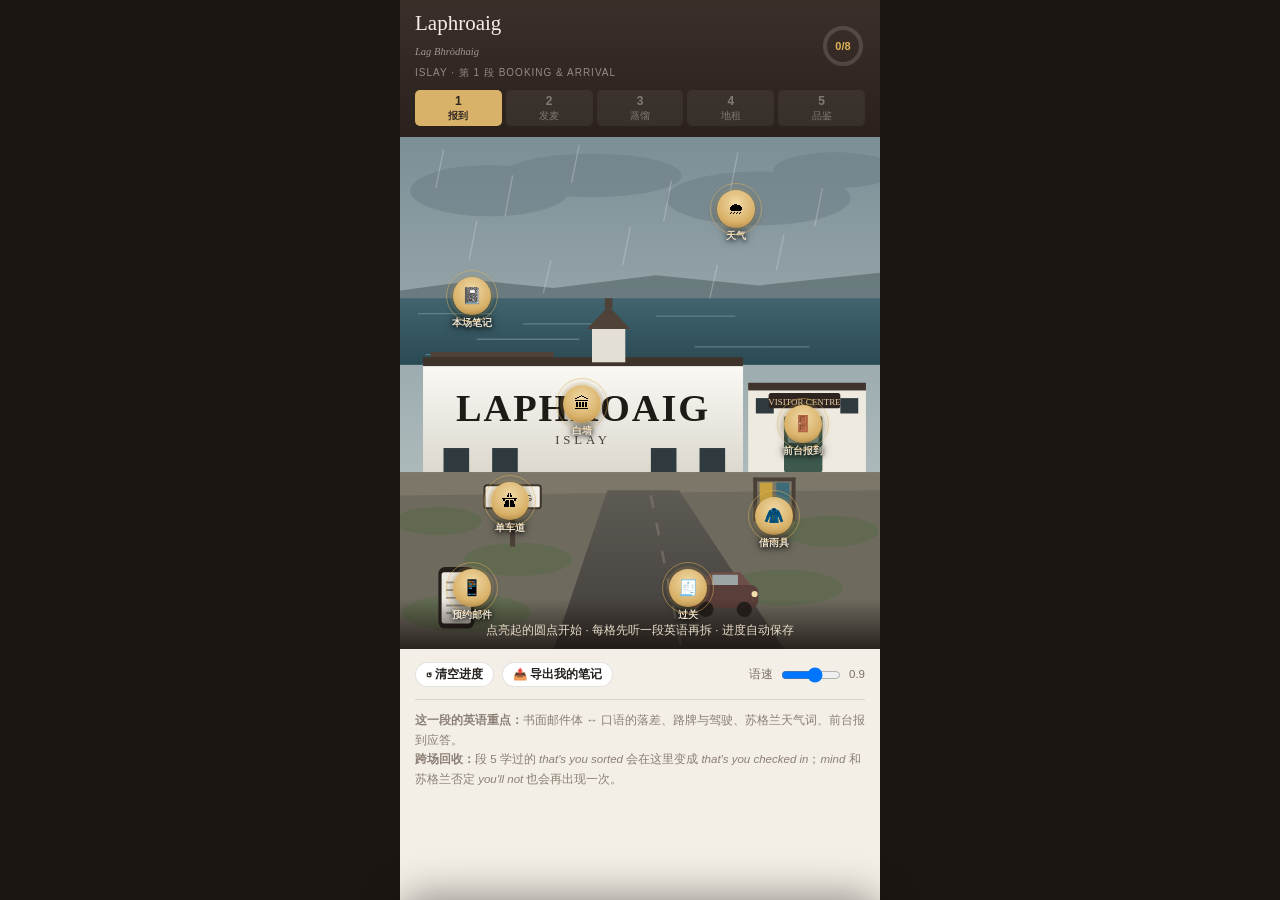
==== laphroaig-1-arrival.html @ 43df6c11 "Laphroaig 全站五场 + 共享引擎 第一章艾雷岛的第一站做完：43 格，每格「English first 段落 → 拆解 → checkpoint」。  - index.html 入口页，汇总" ====
<!doctype html>
<html lang="zh-CN">
<head>
<meta charset="utf-8">
<meta name="viewport" content="width=device-width,initial-scale=1,viewport-fit=cover">
<meta name="apple-mobile-web-app-capable" content="yes">
<title>Laphroaig 1 · 报到 | Whisky Map</title>
<style>
:root{--peat:#3B2F2A;--peat2:#2A211D;--ink:#241F1B;--paper:#F4EFE6;--paper2:#EAE2D4;
--sea:#255B6B;--moss:#5A6B4A;--heather:#7C5E8C;--barley:#D9B26A;--amber:#B8722A;--rust:#9E4B34;--gold:#E0B458;
--line:rgba(36,31,27,.13);--serif:"Iowan Old Style",Georgia,"Times New Roman",serif;
--sans:-apple-system,BlinkMacSystemFont,"PingFang SC","Hiragino Sans GB","Microsoft YaHei",sans-serif}
*{box-sizing:border-box;-webkit-tap-highlight-color:transparent}
html,body{margin:0;padding:0;overscroll-behavior:none}
body{background:#1C1613;color:var(--ink);font-family:var(--sans);font-size:16px;line-height:1.7;-webkit-text-size-adjust:100%}
#app{max-width:480px;margin:0 auto;background:var(--paper);min-height:100vh;position:relative;overflow:hidden}
header{background:linear-gradient(180deg,var(--peat),var(--peat2));color:#F4EFE6;padding:calc(env(safe-area-inset-top) + 11px) 15px 11px;position:relative;z-index:10}
.hd{display:flex;align-items:center;gap:10px}
.hd-txt{flex:1;min-width:0}
.hd-en{font-family:var(--serif);font-size:21px;display:block;line-height:1.2}
.hd-gd{font-size:10.5px;opacity:.55;font-style:italic;font-family:var(--serif)}
.hd-sub{font-size:10px;opacity:.5;letter-spacing:.1em;margin-top:1px}
.ring{position:relative;width:44px;height:44px;flex:0 0 44px}
.ring svg{transform:rotate(-90deg)}
.ring span{position:absolute;inset:0;display:grid;place-items:center;font-size:11px;font-weight:700;color:var(--gold)}
.crumbs{display:flex;gap:4px;margin-top:9px;font-size:9.5px}
.crumb{flex:1;text-align:center;padding:4px 1px;border-radius:5px;background:rgba(255,255,255,.06);color:rgba(244,239,230,.38);line-height:1.3;text-decoration:none;display:block}
.crumb b{display:block;font-size:12px}
.crumb.on{background:var(--barley);color:#2E2521;font-weight:700}
.crumb.on b{color:#2E2521}
.crumb.todo{opacity:.5}
.scene{position:relative;width:100%;aspect-ratio:375/400;background:#2A211D;overflow:hidden}
.scene svg.bg{position:absolute;inset:0;width:100%;height:100%;display:block}
.node{position:absolute;transform:translate(-50%,-50%);width:38px;height:38px;border-radius:50%;border:0;padding:0;
background:radial-gradient(circle at 50% 35%,#F0D9A6,var(--barley) 62%,#B8863C);
box-shadow:0 0 0 3px rgba(224,180,88,.16),0 3px 10px rgba(0,0,0,.45);display:grid;place-items:center;font-size:16px;
line-height:1;animation:bob 3.2s ease-in-out infinite;cursor:pointer;z-index:3}
.node:active{transform:translate(-50%,-50%) scale(.9)}
.node::after{content:"";position:absolute;inset:-7px;border-radius:50%;border:1.5px solid rgba(224,180,88,.5);animation:ring 2.4s ease-out infinite}
.node.done{background:radial-gradient(circle at 50% 35%,#fff6e0,#E0B458 55%,#9C7229);box-shadow:0 0 0 3px rgba(224,180,88,.35),0 0 18px rgba(224,180,88,.5);animation:none}
.node.done::after{display:none}
.node .tick{position:absolute;right:-3px;bottom:-3px;width:15px;height:15px;border-radius:50%;background:var(--moss);color:#fff;font-size:9px;display:grid;place-items:center}
.node .lbl{position:absolute;top:41px;left:50%;transform:translateX(-50%);font-size:9.5px;white-space:nowrap;color:#F0E4CE;font-weight:600;text-shadow:0 1px 4px rgba(0,0,0,.9),0 0 10px rgba(0,0,0,.8)}
@keyframes bob{0%,100%{transform:translate(-50%,-50%) translateY(0)}50%{transform:translate(-50%,-50%) translateY(-3px)}}
@keyframes ring{0%{opacity:.6;transform:scale(.85)}100%{opacity:0;transform:scale(1.5)}}
@media(prefers-reduced-motion:reduce){.node{animation:none}.node::after{display:none}}
.hint{position:absolute;left:0;right:0;bottom:0;padding:22px 15px 9px;z-index:2;background:linear-gradient(transparent,rgba(28,22,19,.85));color:#E8DCC8;font-size:11.5px;text-align:center;pointer-events:none}
.belt{padding:13px 15px 18px}
.belt .row{display:flex;gap:8px;align-items:center;flex-wrap:wrap}
.btn{border:1px solid var(--line);background:#fff;color:var(--ink);border-radius:999px;padding:7px 13px;font-size:12.5px;
font-weight:600;font-family:inherit;cursor:pointer;display:inline-flex;align-items:center;gap:5px;white-space:nowrap;text-decoration:none}
.btn:active{transform:scale(.96)}
.btn.pri{background:var(--peat);color:#F4EFE6;border-color:var(--peat)}
.btn.sea{background:var(--sea);color:#fff;border-color:var(--sea)}
.btn.gold{background:var(--barley);color:#2E2521;border-color:#C79E52}
.btn.moss{background:var(--moss);color:#fff;border-color:var(--moss)}
.btn.sm{padding:4px 10px;font-size:11.5px}
.btn[disabled]{opacity:.4;pointer-events:none}
.locked-note{margin-top:12px;font-size:11.5px;color:#8A7E74;line-height:1.7;border-top:1px solid var(--line);padding-top:11px}
#scrim{position:fixed;inset:0;background:rgba(20,15,13,.55);opacity:0;pointer-events:none;transition:opacity .28s;z-index:60}
#scrim.on{opacity:1;pointer-events:auto}
#sheet{position:fixed;left:50%;transform:translateX(-50%) translateY(102%);bottom:0;width:100%;max-width:480px;max-height:90vh;
z-index:70;background:var(--paper);border-radius:20px 20px 0 0;box-shadow:0 -8px 40px rgba(0,0,0,.4);
transition:transform .34s cubic-bezier(.3,.9,.3,1);display:flex;flex-direction:column}
#sheet.on{transform:translateX(-50%) translateY(0)}
.sh-grip{padding:9px 0 3px;text-align:center}
.sh-grip i{display:inline-block;width:38px;height:4px;border-radius:2px;background:rgba(36,31,27,.18)}
.sh-hd{padding:2px 18px 11px;border-bottom:1px solid var(--line);display:flex;align-items:flex-start;gap:10px}
.sh-hd .ic{font-size:22px;flex:0 0 auto}
.sh-hd .t{flex:1;min-width:0}
.sh-hd h2{font-family:var(--serif);font-size:18px;margin:0;font-weight:600;line-height:1.35}
.sh-hd .k{font-size:10.5px;letter-spacing:.11em;color:var(--sea);font-weight:700;text-transform:uppercase;margin-bottom:2px}
.sh-x{border:0;background:rgba(36,31,27,.06);border-radius:50%;width:29px;height:29px;font-size:15px;color:#6B6058;cursor:pointer;flex:0 0 auto}
.sh-body{padding:14px 18px 8px;overflow-y:auto;-webkit-overflow-scrolling:touch;flex:1 1 auto}
.sh-ft{padding:11px 18px calc(env(safe-area-inset-bottom) + 13px);border-top:1px solid var(--line);display:flex;gap:8px;background:var(--paper)}
.sh-ft .btn{flex:1;justify-content:center;padding:11px 12px;font-size:13.5px}
.passage{background:#FFFDF8;border:1px solid rgba(184,114,42,.28);border-radius:13px;padding:15px 15px 12px;margin:2px 0 14px}
.passage .cap{font-size:10px;letter-spacing:.13em;font-weight:700;color:var(--amber);text-transform:uppercase;margin-bottom:9px;display:flex;align-items:center;gap:6px}
.passage .cap::before{content:"";width:16px;height:1.5px;background:var(--amber)}
.passage .txt{font-family:var(--serif);font-size:17px;line-height:1.72;color:#2E2721}
.passage .s{cursor:pointer;border-radius:3px}
.passage .s:active,.passage .s.lit{background:rgba(217,178,106,.4)}
.passage .zhbox{display:none;margin-top:11px;padding-top:11px;border-top:1px dashed var(--line);font-size:13px;color:#6B6058;line-height:1.8}
.passage.showzh .zhbox{display:block}
.passage .tools{display:flex;flex-wrap:wrap;gap:6px;margin-top:11px}
.passage .tip{font-size:11.5px;color:#8A7E74;margin-top:9px;line-height:1.6}
.cp{background:linear-gradient(160deg,#40503A,#5A6B4A);border-radius:13px;padding:14px 15px;margin:18px 0 4px;color:#EDF1E8}
.cp .cap{font-size:10px;letter-spacing:.13em;font-weight:700;color:#C9DBB4;text-transform:uppercase;margin-bottom:8px}
.cp .q{font-size:14px;line-height:1.6;margin:0 0 10px;color:#fff}
.cp .opt{background:rgba(255,255,255,.1);border-color:rgba(255,255,255,.2);color:#EDF1E8}
.cp .opt.ok{background:rgba(224,180,88,.3);border-color:var(--gold);color:#fff;font-weight:600}
.cp .opt.no{background:rgba(158,75,52,.35);border-color:#C4705A;color:#F2DDD6}
.cp .exp{background:rgba(0,0,0,.22);color:#DCE4D4}
.cp .exp b{color:var(--gold)}
.sh-body p{margin:9px 0}
.zh{font-size:14px;color:#4A4038;line-height:1.8}
.small{font-size:12.5px;color:#6B6058;line-height:1.75}
.en{font-family:var(--serif);font-size:17px;line-height:1.55;margin:0}
h3{font-size:13px;margin:19px 0 7px;font-weight:700;color:var(--peat)}
hr.sep{border:0;border-top:1px dashed var(--line);margin:16px 0}
.box{background:#fff;border:1px solid var(--line);border-radius:12px;padding:13px;margin:11px 0}
.box.flat{background:var(--paper2);border-color:transparent}
.btnrow{display:flex;flex-wrap:wrap;gap:7px;margin:11px 0 3px}
mark{background:linear-gradient(transparent 58%,rgba(217,178,106,.7) 58%);padding:0 1px;border-radius:2px}
mark.k{background:linear-gradient(transparent 56%,rgba(184,114,42,.38) 56%);font-weight:600}
.play{border:0;background:transparent;padding:0 0 0 4px;font-size:13px;color:var(--sea);cursor:pointer}
.line{display:flex;gap:9px;margin:13px 0;align-items:flex-start}
.who{flex:0 0 32px;height:32px;border-radius:50%;display:grid;place-items:center;font-size:10.5px;font-weight:700;color:#fff;margin-top:2px}
.who.g{background:var(--moss)}.who.y{background:var(--amber)}
.bub{flex:1;min-width:0}
.bub .zh{margin:4px 0 0;font-size:12.5px;color:#6B6058}
.chips{display:flex;flex-wrap:wrap;gap:6px;margin-top:7px}
.chip{border:1px solid var(--line);background:#fff;border-radius:9px;padding:7px 9px;font-family:var(--serif);font-size:14px;
line-height:1.35;display:flex;flex-direction:column;gap:2px;text-align:left;cursor:pointer;font-weight:500}
.chip small{font-family:var(--sans);font-size:11px;color:#7A6E64;line-height:1.45;font-weight:400}
.v{display:grid;grid-template-columns:1fr auto;gap:3px 9px;padding:10px 0;border-bottom:1px solid var(--line);align-items:start}
.v:last-child{border-bottom:0}
.v .w{font-family:var(--serif);font-size:16px;font-weight:600}
.v .ipa{font-size:11.5px;color:#8A7E74;font-family:var(--serif);margin-left:5px;font-weight:400}
.v .meta{grid-column:1/-1;font-size:12px;color:#5A5049;display:flex;gap:9px;flex-wrap:wrap;margin-top:-2px}
.v .ja{color:var(--heather);font-weight:600}
.v .spk{border:0;background:transparent;color:var(--sea);font-size:15px;cursor:pointer}
.opt{display:block;width:100%;text-align:left;border:1px solid var(--line);background:#fff;border-radius:10px;padding:10px 12px;
margin:6px 0;font-size:13.5px;line-height:1.5;font-family:inherit;cursor:pointer;color:var(--ink)}
.opt.ok{border-color:var(--moss);background:rgba(90,107,74,.1)}
.opt.no{border-color:var(--rust);background:rgba(158,75,52,.08);opacity:.72}
.exp{font-size:12.5px;color:#5A5049;background:var(--paper2);border-radius:9px;padding:10px 12px;margin-top:7px;line-height:1.75}
.rw .bad{font-family:var(--serif);font-size:14.5px;color:#96574A;text-decoration:line-through;text-decoration-color:rgba(158,75,52,.4)}
.rw .good{font-family:var(--serif);font-size:15.5px;color:var(--moss);font-weight:600;margin-top:3px}
.rw .why{font-size:12.5px;color:#6B6058;margin-top:6px;line-height:1.7}
.pager{display:flex;align-items:center;justify-content:space-between;gap:9px;margin-top:14px}
.pager .n{font-size:11.5px;color:#8A7E74}
.tabs{display:flex;gap:5px;margin:3px 0 11px;flex-wrap:wrap}
.tab{flex:1;min-width:70px;padding:8px 4px;border-radius:9px;border:1px solid var(--line);background:#fff;font-size:11.5px;
font-weight:600;line-height:1.3;text-align:center;cursor:pointer;font-family:inherit;color:#6B6058}
.tab b{display:block;font-family:var(--serif);font-size:13.5px;color:var(--ink)}
.tab.on{background:var(--peat);border-color:var(--peat);color:#E8DCC8}
.tab.on b{color:#F0D9A6}
.rate{display:flex;align-items:center;gap:6px;font-size:11.5px;color:#7A6E64}
textarea{width:100%;border:1px solid var(--line);border-radius:10px;padding:11px;font-family:var(--serif);font-size:16px;
line-height:1.6;color:var(--ink);background:#FFFDF8;resize:vertical;min-height:88px;-webkit-appearance:none}
input.txt{width:100%;border:1px solid var(--line);border-radius:10px;padding:11px;font-family:var(--serif);font-size:16px;background:#FFFDF8;color:var(--ink);-webkit-appearance:none}
.diff{font-family:var(--serif);font-size:16px;line-height:2;margin-top:10px}
.diff span{padding:1px 3px;border-radius:3px;margin-right:2px;display:inline-block}
.diff .ok{color:var(--moss)}
.diff .miss{background:rgba(158,75,52,.16);color:var(--rust);font-weight:600}
.diff .extra{background:rgba(36,31,27,.08);color:#9A8F86;text-decoration:line-through}
.scorebar{font-size:12.5px;color:#5A5049;margin-top:8px}
.checklist{margin:10px 0 0;padding:0;list-style:none}
.checklist li{display:flex;gap:8px;align-items:flex-start;font-size:12.5px;color:#5A5049;padding:5px 0;line-height:1.6}
.checklist input{margin-top:4px;accent-color:var(--moss);width:15px;height:15px;flex:0 0 auto}
.saved{font-size:11.5px;color:var(--moss);margin-top:7px}
</style>
</head>
<body>
<div id="app">
<header>
  <div class="hd">
    <div class="hd-txt">
      <span class="hd-en">Laphroaig</span>
      <span class="hd-gd">Lag Bhròdhaig</span>
      <div class="hd-sub">ISLAY · 第 1 段 BOOKING &amp; ARRIVAL</div>
    </div>
    <div class="ring">
      <svg viewBox="0 0 44 44" width="44" height="44">
        <circle cx="22" cy="22" r="18" fill="none" stroke="rgba(255,255,255,.14)" stroke-width="4"/>
        <circle id="ringArc" cx="22" cy="22" r="18" fill="none" stroke="#E0B458" stroke-width="4" stroke-linecap="round" stroke-dasharray="113" stroke-dashoffset="113"/>
      </svg><span id="ringTxt">0/8</span>
    </div>
  </div>
  <div class="crumbs">
    <span class="crumb on"><b>1</b>报到</span>
    <a class="crumb" href="laphroaig-2-malting.html"><b>2</b>发麦</a>
    <a class="crumb" href="laphroaig-3-stills.html"><b>3</b>蒸馏</a>
    <a class="crumb" href="laphroaig-4-plot.html"><b>4</b>地租</a>
    <a class="crumb" href="laphroaig-5-tasting.html"><b>5</b>品鉴</a>
  </div>
</header>

<div class="scene" id="scene">
<svg class="bg" viewBox="0 0 375 400" preserveAspectRatio="xMidYMid slice" aria-hidden="true">
<defs>
<linearGradient id="sky" x1="0" y1="0" x2="0" y2="1"><stop offset="0" stop-color="#7C8E96"/><stop offset=".6" stop-color="#A8B6B8"/><stop offset="1" stop-color="#C4CBC6"/></linearGradient>
<linearGradient id="seaG" x1="0" y1="0" x2="0" y2="1"><stop offset="0" stop-color="#41646E"/><stop offset="1" stop-color="#2A4A54"/></linearGradient>
<linearGradient id="wallG" x1="0" y1="0" x2="0" y2="1"><stop offset="0" stop-color="#FBFAF6"/><stop offset="1" stop-color="#DCD8CE"/></linearGradient>
<linearGradient id="roadG" x1="0" y1="0" x2="0" y2="1"><stop offset="0" stop-color="#5E5A54"/><stop offset="1" stop-color="#403C38"/></linearGradient>
</defs>
<rect width="375" height="400" fill="url(#sky)"/>
<g fill="#6E7E86" opacity=".55">
<ellipse cx="70" cy="42" rx="62" ry="20"/><ellipse cx="150" cy="30" rx="70" ry="17"/>
<ellipse cx="280" cy="48" rx="72" ry="21"/><ellipse cx="340" cy="26" rx="48" ry="14"/>
</g>
<path d="M0 120 L60 112 L120 118 L200 108 L280 116 L375 106 L375 128 L0 128 Z" fill="#5A6B6E" opacity=".7"/>
<rect x="0" y="126" width="375" height="52" fill="url(#seaG)"/>
<g stroke="#8FAEB4" stroke-width="1" opacity=".45">
<line x1="14" y1="138" x2="72" y2="138"/><line x1="96" y1="146" x2="168" y2="146"/>
<line x1="200" y1="140" x2="262" y2="140"/><line x1="60" y1="158" x2="140" y2="158"/>
<line x1="230" y1="164" x2="320" y2="164"/><line x1="20" y1="170" x2="86" y2="170"/>
</g>
<!-- 码头 -->
<g><rect x="24" y="168" width="96" height="7" fill="#4E4239"/>
<rect x="34" y="175" width="5" height="22" fill="#3E342C"/><rect x="60" y="175" width="5" height="22" fill="#3E342C"/>
<rect x="88" y="175" width="5" height="22" fill="#3E342C"/><rect x="112" y="175" width="5" height="22" fill="#3E342C"/></g>
<!-- 白墙主楼 -->
<g>
<rect x="18" y="176" width="250" height="86" fill="url(#wallG)"/>
<rect x="18" y="172" width="250" height="7" fill="#3E342C"/>
<text x="143" y="222" font-family="Georgia,serif" font-size="30" font-weight="bold" fill="#1E1A16" text-anchor="middle" letter-spacing="1.5">LAPHROAIG</text>
<text x="143" y="240" font-family="Georgia,serif" font-size="10" fill="#4A4038" text-anchor="middle" letter-spacing="3">ISLAY</text>
<rect x="34" y="243" width="20" height="19" fill="#2E3A3E"/><rect x="72" y="243" width="20" height="19" fill="#2E3A3E"/>
<rect x="196" y="243" width="20" height="19" fill="#2E3A3E"/><rect x="234" y="243" width="20" height="19" fill="#2E3A3E"/>
</g>
<!-- 右侧接待处 -->
<g>
<rect x="272" y="196" width="92" height="66" fill="#EFEAE0"/>
<rect x="272" y="192" width="92" height="6" fill="#3E342C"/>
<rect x="300" y="218" width="30" height="44" rx="2" fill="#3E5A4E"/>
<rect x="303" y="224" width="24" height="15" fill="#9EBAB8" opacity=".7"/>
<circle cx="325" cy="242" r="1.8" fill="#D9B26A"/>
<rect x="278" y="204" width="14" height="12" fill="#2E3A3E"/><rect x="344" y="204" width="14" height="12" fill="#2E3A3E"/>
<rect x="288" y="200" width="56" height="12" rx="2" fill="#2E2521"/>
<text x="316" y="209" font-family="Georgia,serif" font-size="7" fill="#E8CFA0" text-anchor="middle">VISITOR CENTRE</text>
</g>
<!-- 宝塔顶（远处） -->
<g><rect x="150" y="150" width="26" height="26" fill="#E4DFD4"/>
<path d="M146 150 L163 132 L180 150 Z" fill="#4E4239"/><rect x="160" y="126" width="6" height="8" fill="#4E4239"/></g>
<!-- 地面 -->
<rect x="0" y="262" width="375" height="138" fill="#6E6A5E"/>
<path d="M0 262 L375 262 L375 276 L0 280 Z" fill="#7C7768"/>
<!-- 路 -->
<path d="M120 400 L162 276 L218 276 L300 400 Z" fill="url(#roadG)"/>
<g stroke="#8A8478" stroke-width="2" stroke-dasharray="10 12" opacity=".5"><line x1="196" y1="280" x2="220" y2="400"/></g>
<g fill="#5E6B4E" opacity=".8">
<ellipse cx="30" cy="300" rx="34" ry="11"/><ellipse cx="92" cy="330" rx="42" ry="13"/>
<ellipse cx="336" cy="308" rx="38" ry="12"/><ellipse cx="300" cy="352" rx="46" ry="14"/>
<ellipse cx="52" cy="372" rx="50" ry="15"/></g>
<!-- passing place 路牌 -->
<g><rect x="86" y="286" width="4" height="34" fill="#4A4038"/>
<rect x="66" y="272" width="44" height="18" rx="2" fill="#F2EFE6" stroke="#3E342C" stroke-width="1.6"/>
<text x="88" y="284" font-family="Arial,sans-serif" font-size="7" fill="#241F1B" text-anchor="middle">PASSING</text></g>
<!-- 车 -->
<g transform="translate(226,340)">
<rect x="0" y="10" width="54" height="18" rx="6" fill="#5A3E3A"/>
<path d="M9 10 L17 0 L40 0 L48 10 Z" fill="#6E4E48"/>
<rect x="18" y="2" width="20" height="8" fill="#A8BCC0" opacity=".8"/>
<circle cx="13" cy="29" r="6" fill="#241F1B"/><circle cx="43" cy="29" r="6" fill="#241F1B"/>
<circle cx="51" cy="17" r="2.4" fill="#F0DFA8"/></g>
<!-- 雨 -->
<g stroke="#DCE6E8" stroke-width="1" opacity=".3">
<line x1="34" y1="10" x2="28" y2="40"/><line x1="88" y1="30" x2="82" y2="62"/><line x1="140" y1="6" x2="134" y2="36"/>
<line x1="212" y1="34" x2="206" y2="66"/><line x1="264" y1="12" x2="258" y2="42"/><line x1="330" y1="40" x2="324" y2="70"/>
<line x1="60" y1="66" x2="54" y2="96"/><line x1="180" y1="70" x2="174" y2="100"/><line x1="300" y1="76" x2="294" y2="104"/>
<line x1="118" y1="96" x2="112" y2="122"/><line x1="248" y1="100" x2="242" y2="126"/></g>
<!-- 手机 -->
<g transform="translate(30,336)">
<rect x="0" y="0" width="28" height="48" rx="5" fill="#241F1B"/>
<rect x="2.5" y="4" width="23" height="40" rx="2" fill="#EDEAE2"/>
<g stroke="#9A9288" stroke-width="1.4"><line x1="6" y1="12" x2="22" y2="12"/><line x1="6" y1="18" x2="22" y2="18"/><line x1="6" y1="24" x2="18" y2="24"/><line x1="6" y1="30" x2="22" y2="30"/><line x1="6" y1="36" x2="16" y2="36"/></g></g>
<!-- 雨衣挂架 -->
<g transform="translate(276,266)">
<rect x="0" y="0" width="3" height="34" fill="#4A4038"/><rect x="30" y="0" width="3" height="34" fill="#4A4038"/>
<rect x="0" y="0" width="33" height="3" fill="#4A4038"/>
<path d="M5 4 L5 26 L15 26 L15 4 Z" fill="#C8A23E"/><path d="M18 4 L18 26 L28 26 L28 4 Z" fill="#3E6B7A"/>
<rect x="6" y="27" width="8" height="9" rx="2" fill="#2E3A3E"/><rect x="19" y="27" width="8" height="9" rx="2" fill="#2E3A3E"/></g>
</svg>
<div class="hint" id="hint">点亮起的圆点开始 · 每格先听一段英语再拆 · 进度自动保存</div>
</div>

<div class="belt">
  <div class="row">
    <button class="btn sm" id="resetBtn">↺ 清空进度</button>
    <button class="btn sm" id="exportBtn">📤 导出我的笔记</button>
    <span style="flex:1"></span>
    <span class="rate">语速<input type="range" id="rate" min="0.55" max="1.15" step="0.05" value="0.9" style="width:60px"><span id="rateNum">0.9</span></span>
  </div>
  <div class="locked-note"><b>这一段的英语重点：</b>书面邮件体 ↔ 口语的落差、路牌与驾驶、苏格兰天气词、前台报到应答。<br>
  <b>跨场回收：</b>段 5 学过的 <i>that's you sorted</i> 会在这里变成 <i>that's you checked in</i>；<i>mind</i> 和苏格兰否定 <i>you'll not</i> 也会再出现一次。</div>
</div>
</div>

<div id="scrim"></div>
<div id="sheet" role="dialog" aria-modal="true">
  <div class="sh-grip"><i></i></div>
  <div class="sh-hd"><div class="ic" id="shIc">📱</div>
    <div class="t"><div class="k" id="shKind"></div><h2 id="shTitle"></h2></div>
    <button class="sh-x" id="shX">✕</button></div>
  <div class="sh-body" id="shBody"></div>
  <div class="sh-ft"><button class="btn" id="shLater">稍后再说</button><button class="btn gold" id="shDone">学完了 ✓</button></div>
</div>

<script>
/* ===== TTS ===== */
let VOICES=[],primed=false;
function loadVoices(){try{VOICES=speechSynthesis.getVoices()||[]}catch(e){VOICES=[]}}
loadVoices();if(window.speechSynthesis)speechSynthesis.onvoiceschanged=loadVoices;
function pickVoice(){if(!VOICES.length)loadVoices();
 const p=["Daniel","Serena","Kate","Arthur","Martha","Google UK English Male","Google UK English Female","Microsoft George","Microsoft Hazel"];
 for(const n of p){const v=VOICES.find(v=>v.name===n);if(v)return v}
 return VOICES.find(v=>v.lang==="en-GB")||VOICES.find(v=>(v.lang||"").indexOf("en")===0)||null}
function rateVal(){return parseFloat(document.getElementById("rate").value)||0.9}
function prime(){if(!primed){try{speechSynthesis.speak(new SpeechSynthesisUtterance(""))}catch(e){}primed=true;loadVoices()}}
function speak(t,r){if(!window.speechSynthesis)return;prime();try{speechSynthesis.cancel()}catch(e){}
 const u=new SpeechSynthesisUtterance(String(t).replace(/\s+/g," ").trim());
 const v=pickVoice();if(v){u.voice=v;u.lang=v.lang}else u.lang="en-GB";u.rate=r||rateVal();
 setTimeout(()=>{try{speechSynthesis.speak(u)}catch(e){}},60)}
function speakSeq(l,r,cb){if(!window.speechSynthesis)return;prime();try{speechSynthesis.cancel()}catch(e){}
 const v=pickVoice();l.forEach((t,i)=>{const u=new SpeechSynthesisUtterance(strip(t));
 if(v){u.voice=v;u.lang=v.lang}else u.lang="en-GB";u.rate=r||rateVal();
 if(cb){u.onstart=()=>cb(i);u.onend=()=>cb(-1)}
 setTimeout(()=>{try{speechSynthesis.speak(u)}catch(e){}},60+i*12)})}
document.addEventListener("visibilitychange",()=>{if(document.hidden&&window.speechSynthesis){try{speechSynthesis.cancel()}catch(e){}}});
function strip(h){const d=document.createElement("div");d.innerHTML=h;return d.textContent||""}
const rateEl=document.getElementById("rate");
rateEl.addEventListener("input",()=>{document.getElementById("rateNum").textContent=rateEl.value});

/* ===== helpers ===== */
function el(t,c,h){const e=document.createElement(t);if(c)e.className=c;if(h!=null)e.innerHTML=h;return e}
function sb(t){const b=el("button","play","▶︎");b.onclick=()=>speak(strip(t));return b}
function dialogue(b,L){L.forEach(d=>{const r=el("div","line"),w=el("div","who "+d.who,d.who==="g"?"前台":"你"),u=el("div","bub");
 const e=el("p","en",d.en);e.appendChild(sb(d.en));u.appendChild(e);u.appendChild(el("p","zh",d.zh));
 r.appendChild(w);r.appendChild(u);b.appendChild(r)})}
function chips(b,I){const w=el("div","chips");I.forEach(i=>{const c=el("button","chip","<span>"+i.en+"</span><small>"+i.zh+"</small>");
 c.onclick=()=>speak(i.en);w.appendChild(c)});b.appendChild(w)}
function vocab(b,L){L.forEach(v=>{const d=el("div","v");
 d.innerHTML='<div><span class="w">'+v.w+'</span><span class="ipa">'+v.ipa+'</span></div><button class="spk">🔊</button>'+
 '<div class="meta"><span>'+v.zh+'</span><span class="ja">'+v.ja+'</span></div>';
 d.querySelector(".spk").onclick=()=>speak(v.w,0.82);b.appendChild(d)})}
function tok(s){return String(s).toLowerCase().replace(/[’]/g,"'").replace(/[^a-z0-9'\s]/g," ").split(/\s+/).filter(Boolean)}
function wordDiff(a0,b0){const a=tok(a0),b=tok(b0),m=a.length,n=b.length;
 const dp=Array.from({length:m+1},()=>new Array(n+1).fill(0));
 for(let i=m-1;i>=0;i--)for(let j=n-1;j>=0;j--)dp[i][j]=a[i]===b[j]?dp[i+1][j+1]+1:Math.max(dp[i+1][j],dp[i][j+1]);
 let i=0,j=0,out=[],hit=0;
 while(i<m&&j<n){if(a[i]===b[j]){out.push({t:a[i],s:"ok"});hit++;i++;j++}
 else if(dp[i+1][j]>=dp[i][j+1]){out.push({t:a[i],s:"miss"});i++}else{out.push({t:b[j],s:"extra"});j++}}
 while(i<m)out.push({t:a[i++],s:"miss"});while(j<n)out.push({t:b[j++],s:"extra"});
 return{out,hit,total:m}}
function renderPassage(body,p){
 const box=el("div","passage");box.appendChild(el("div","cap",p.cap||"English first · 先听，再拆"));
 const txt=el("div","txt");
 p.en.forEach(s=>{const sp=el("span","s",s+" ");
  sp.onclick=()=>{speak(s);[...txt.children].forEach(c=>c.classList.remove("lit"));sp.classList.add("lit")};txt.appendChild(sp)});
 box.appendChild(txt);
 const T=el("div","tools");
 const hi=i=>{[...txt.children].forEach(c=>c.classList.remove("lit"));if(i>=0&&txt.children[i])txt.children[i].classList.add("lit")};
 const a=el("button","btn sm pri","▶︎ 整段");a.onclick=()=>speakSeq(p.en,rateVal(),hi);
 const s=el("button","btn sm","🐢 慢速");s.onclick=()=>speakSeq(p.en,0.62,hi);
 const z=el("button","btn sm","中文");z.onclick=()=>{box.classList.toggle("showzh");z.textContent=box.classList.contains("showzh")?"藏中文":"中文"};
 T.appendChild(a);T.appendChild(s);T.appendChild(z);box.appendChild(T);
 box.appendChild(el("div","zhbox",p.zh));
 box.appendChild(el("div","tip",p.tip||"点任意一句可以单句重听。<b>先整段听两遍再看中文</b>，听不全是正常的。"));
 body.appendChild(box)}
function renderCheck(body,c){
 const box=el("div","cp");box.appendChild(el("div","cap","✓ Checkpoint · 当场回收"));
 box.appendChild(el("p","q",c.q));const O=[];
 c.opts.forEach((o,oi)=>{const b=el("button","opt",o);
  b.onclick=()=>{if(b.disabled)return;O.forEach((x,j)=>{x.className="opt "+(j===c.a?"ok":(j===oi?"no":""));x.disabled=true});
   const e=box.querySelector(".exp");e.innerHTML=c.exp;e.style.display=""};
  O.push(b);box.appendChild(b)});
 const e=el("div","exp");e.style.display="none";box.appendChild(e);body.appendChild(box)}

/* ===== 笔记存取 ===== */
const NKEY="whiskymap.notes.v1",SCENE="s1";
function allNotes(){try{return JSON.parse(localStorage.getItem(NKEY)||"{}")}catch(e){return{}}}
function saveNote(k,v){const o=allNotes();o[SCENE+"."+k]=v;try{localStorage.setItem(NKEY,JSON.stringify(o))}catch(e){}}
function loadNote(k){return allNotes()[SCENE+"."+k]||""}
function autosave(node,key,tag){let t=null;node.addEventListener("input",()=>{clearTimeout(t);
 t=setTimeout(()=>{saveNote(key,node.value);if(tag)tag.textContent="已保存"},450)})}

/* ===== 个人错题本（跨场共用） ===== */
const ERRBOOK=[
 ["there are too many bottles I know and I don't know","there are so many bottles — ones I know and ones I don't",
  "<b>too many</b> ＝「多到成问题」。想说「多得很」用 <b>so many</b>。加 <b>ones</b> 避免重复。"],
 ["why I love whisky is about the variety","what I love about whisky is the variety",
  "两个句型混了。<b>What I love about X is Y</b> — 超好用的强调框架。"],
 ["even the bottles from same distillery","even bottles from the same distillery",
  "<b>the same</b> 永远带 the，没有例外。"],
 ["the air, temperature, wet, time make everything different","the air, the temperature, the humidity, the time — they all make a difference",
  "<b>wet</b> 是形容词，名词是 <b>humidity</b>。<b>make a difference</b> 是固定搭配。这个四项排比写得很好，我没动。"],
 ["I'm keeping finding out the difference of them","I keep finding new differences between them",
  "① <b>keep + V-ing</b> 已表持续；② 差别在两者<b>之间</b> → <b>between</b>；③ 复数 <b>differences</b>。"],
 ["I love almost of them","I love almost all of them",
  "<b>almost</b> 是副词，必须修饰量词：almost <b>all</b> / almost <b>every</b>。"],
 ["a expensive and exclusive bottle from Macallan bottling by smws","an expensive, exclusive bottle — a Macallan bottled by SMWS",
  "① <b>a → an</b>；② 酒是<b>被</b>装瓶 → <b>bottled by</b>；③ 形容词并列用逗号。"],
 ["like berry wood? and like a old wine, but still keep the bright sweetness and a fruit favor",
  "like dark berries and polished oak — vinous, like an old wine — but it still keeps a bright sweetness and a fruity flavour",
  "① 拆成 <b>dark berries</b> + <b>polished oak</b>；② <b>an old</b>；③ 那个词是 <b>vinous</b>；④ It → <b>keeps</b>；⑤ fruit → <b>fruity</b>；⑥ favor → <b>flavour</b>。"]
];
function renderErrbook(b){
 b.appendChild(el("h3",null,"我的常见错误（每场都翻一遍）"));
 b.appendChild(el("p","small","来自你自己写过的那段话，是你的<b>个人错题本</b>。写完对照一下。"));
 let i=0;const card=el("div","rw");card.style.cssText="border-left:3px solid var(--rust);padding-left:12px;margin:12px 0";
 const pg=el("div","pager"),pv=el("button","btn sm","‹ 上一条"),nm=el("span","n",""),nx=el("button","btn sm gold","下一条 ›");
 pg.appendChild(pv);pg.appendChild(nm);pg.appendChild(nx);
 function draw(){card.innerHTML="";card.appendChild(el("div","bad",ERRBOOK[i][0]));
  const g=el("div","good",ERRBOOK[i][1]);g.appendChild(sb(ERRBOOK[i][1]));card.appendChild(g);
  card.appendChild(el("div","why",ERRBOOK[i][2]));
  nm.textContent=(i+1)+" / "+ERRBOOK.length;pv.disabled=i===0;nx.disabled=i===ERRBOOK.length-1}
 pv.onclick=()=>{if(i>0){i--;draw()}};nx.onclick=()=>{if(i<ERRBOOK.length-1){i++;draw()}};
 b.appendChild(card);b.appendChild(pg);draw()}

/* ==========================================================
   热点
   ========================================================== */
const SPOTS=[

{id:"email",x:15,y:88,icon:"📱",label:"预约邮件",kind:"书面英语 · The confirmation",title:"确认邮件长什么样",
 passage:{cap:"English first · 邮件体（正式书面）",
  en:["Thank you for booking with Laphroaig Distillery.",
      "Your booking reference is LAP-4471.",
      "Please arrive at the visitor centre at least ten minutes before your tour is due to start.",
      "We regret that we are unable to admit latecomers once a tour has begun.",
      "Sensible footwear is required in production areas; open-toed shoes cannot be worn.",
      "Should you need to cancel, we ask for at least twenty-four hours' notice.",
      "We look forward to welcoming you."],
  zh:"感谢您预约拉弗格酒厂。<br>您的预约编号是 LAP-4471。<br>请于参观开始前至少十分钟抵达游客中心。<br>很抱歉，参观一旦开始，我们无法接待迟到者。<br>生产区需穿着合适的鞋；不可穿露趾鞋。<br>如需取消，请至少提前二十四小时告知。<br>期待您的到来。",
  tip:"这是<b>最正式的那一档英语</b>。听着别扭是对的——没有人这样说话，但所有确认邮件都这样写。"},
 build(b){
  b.appendChild(el("h3",null,"正式邮件体的三个标志"));
  b.appendChild(el("div","box","<p class='zh' style='margin:0'><b>① 用「我们很遗憾」代替「不行」</b><br><i>We regret that we are unable to…</i> ＝ <b>Sorry, you can't…</b><br>邮件里几乎从不直接说 can't / won't，一律包成这种壳。<br><br><b>② 名词化</b><br>口语说 <i>let us know</i>，邮件写 <i>we ask for … notice</i>（notice 名词）。<br>口语说 <i>wear proper shoes</i>，邮件写 <i>sensible footwear is required</i>（被动 + 名词）。<br><br><b>③ Should 开头的倒装</b><br><i>Should you need to cancel…</i> ＝ <i>If you need to cancel…</i><br>把 if 去掉、should 提到最前，是书面英语的正式变体。<b>你写工作邮件可以直接用这一招。</b></p>"));
  b.appendChild(el("h3",null,"同一件事，两种说法"));
  const P=[["We regret that we are unable to admit latecomers.","Sorry, if you're late you'll not get in."],
           ["Sensible footwear is required.","Wear proper shoes."],
           ["Should you need to cancel, we ask for 24 hours' notice.","If you need to cancel, just let us know the day before."],
           ["We look forward to welcoming you.","See you then!"]];
  P.forEach(p=>{const d=el("div","box flat");
   const a=el("p","en",p[0]);a.style.fontSize="15px";a.appendChild(sb(p[0]));
   const c=el("p","en",p[1]);c.style.cssText="font-size:15px;color:var(--moss);margin-top:6px";c.appendChild(sb(p[1]));
   d.appendChild(el("div","small","<b>邮件</b>"));d.appendChild(a);
   d.appendChild(el("div","small","<b style='color:var(--moss)'>口语</b>"));d.appendChild(c);b.appendChild(d)});
  b.appendChild(el("div","box flat","<div class='small'><b>为什么先学这个：</b>你到现场之前，唯一会用到英语的地方就是这封邮件和回信。<b>而且你公司在爱丁堡有办公室</b>——同一套壳你写工作邮件天天要用。</div>"));
 },
 check:{q:"<b>“We regret that we are unable to admit latecomers once a tour has begun.”</b> 实际意思是？",
  opts:["参观开始后迟到就进不去了","迟到的人要另外付费","参观开始后会有人来接迟到的人","迟到需要提前打电话说明"],a:0,
  exp:"把正式壳剥掉：<b>we regret that we are unable to</b> ＝ sorry, we can't；<b>admit</b> ＝ 让……进入；<b>latecomers</b> ＝ 迟到的人。<br><br>合起来就是：<b>迟到不让进。</b><br><br>读正式英语的诀窍就是这个：<b>先找那个真正的动词</b>（admit），前面那一坨全是包装。"}},

{id:"road",x:23,y:71,icon:"🛣",label:"单车道",kind:"实用 · Single track road",title:"艾雷岛的路只有一条车道",
 passage:{
  en:["The road to the distillery is single track.",
      "That means one lane, shared in both directions.",
      "Every few hundred metres you'll see a passing place.",
      "If a car comes the other way, pull into the passing place on your left, or stop opposite the one on your right.",
      "Wait, let them through, and give them a wave. Everybody does it.",
      "And if somebody's behind you and going faster, pull in and let them past.",
      "Nobody's in a hurry here, but nobody likes being stuck behind a tourist either."],
  zh:"去酒厂的路是单车道。<br>意思是只有一条道，两个方向共用。<br>每隔几百米你会看到一个会车点。<br>对面来车时，靠左停进会车点；如果会车点在右边，就停在它正对面。<br>等着，让他们过去，然后挥个手。人人都这么做。<br>如果后面有人开得比你快，靠边让他们超过去。<br>这儿没人赶时间，但也没人喜欢被堵在游客后面。",
  tip:"艾雷岛<b>绝大部分公路都是单车道</b>。这一段是真会用上的攻略，不是背景知识。"},
 build(b){
  b.appendChild(el("h3",null,"三个动词短语，全是路上要用的"));
  chips(b,[
   {en:"pull in / pull into the passing place",zh:"靠边停 / 停进会车点｜ pull 是开车靠边的专用动词"},
   {en:"let them through",zh:"让他们过去｜ through ＝ 穿过你这个位置"},
   {en:"let them past",zh:"让他们超过去｜ past ＝ 从旁边过去（超车）"},
   {en:"give them a wave",zh:"挥个手｜ 苏格兰高地和岛屿的礼节，不挥会显得没礼貌"},
   {en:"stop opposite the passing place",zh:"停在会车点正对面｜ opposite ＝ 正对面"}
  ]);
  b.appendChild(el("div","box","<p class='zh' style='margin:0'><b>through 和 past 差在哪？</b><br><br>· <b>let them through</b> ＝ 让对面来的车通过（迎面）<br>· <b>let them past</b> ＝ 让后面的车超过去（同向）<br><br>这两个介词一换意思就反了。路上会同时用到，值得记死。</p>"));
  b.appendChild(el("h3",null,"路牌上会看到的词"));
  vocab(b,[
   {w:"passing place",ipa:"/ˈpɑːsɪŋ pleɪs/",zh:"会车点",ja:"待避所"},
   {w:"single track",ipa:"/ˈsɪŋɡl træk/",zh:"单车道",ja:"一車線道路"},
   {w:"blind summit",ipa:"/blaɪnd ˈsʌmɪt/",zh:"视线盲区坡顶",ja:"見通しの悪い頂上"},
   {w:"cattle grid",ipa:"/ˈkætl ɡrɪd/",zh:"拦牛栅（路面铁格）",ja:"家畜脱走防止溝"},
   {w:"passing places ahead",ipa:"—",zh:"前方有会车点",ja:"この先待避所あり"},
   {w:"oncoming traffic",ipa:"/ˈɒnkʌmɪŋ ˈtræfɪk/",zh:"对向来车",ja:"対向車"}
  ]);
  b.appendChild(el("div","box flat","<div class='small'><b>cattle grid</b> 值得单说：路面上一段铁格栅，车过得去、牛羊过不去，所以岛上不用装门。艾雷岛到处都是，压过去会「哐当哐当」响。</div>"));
 },
 check:{q:"后面的车想超你，你该做什么？",
  opts:["pull in and let them past","let them through","give them a wave and speed up","stop opposite them"],a:0,
  exp:"<b>past</b> 用于同向超车，<b>through</b> 用于对向会车。这里是后面的车 → <b>let them past</b>。<br><br>顺带：<b>pull in</b> 是「靠边停」的固定说法，不用 stop at the side。开车相关的动作英语几乎全靠这几个介词小品词撑着：pull in / pull out / pull over / pull up。"}},

{id:"weather",x:70,y:14,icon:"🌧",label:"天气",kind:"地道 · Scottish weather",title:"dreich 这个词没有英语对应",
 passage:{
  en:["It's a bit dreich today.",
      "That's a Scottish word — grey, damp and dark, all at the same time. There isn't an English word for it.",
      "It's not really raining, mind. This is smirr: rain so fine you don't notice it until you're soaked through.",
      "Give it twenty minutes and it might be sunny. Four seasons in one day, as they say.",
      "You'll want a jacket, but you'll not want an umbrella.",
      "The wind will have it off you before you get to the door."],
  zh:"今天有点 dreich。<br>这是个苏格兰词——灰、潮、暗，三样一起。英语里没有对应的词。<br>不过也不算真的在下雨。这叫 smirr：细到你察觉不到，等发现时已经湿透了。<br>再等二十分钟说不定就出太阳了。人家说的「一天四季」。<br>你会需要一件外套，但你不会想要伞。<br>还没走到门口，风就把它从你手里掀走了。",
  tip:"这一段有两个<b>回收</b>：<i>mind</i>（段5 的 Just a drop, mind）和苏格兰否定 <i>you'll not</i>。听出来了吗？"},
 build(b){
  b.appendChild(el("h3",null,"两个词，苏格兰以外没人用"));
  b.appendChild(el("div","box","<p class='en' style='margin:0;font-size:19px'>dreich</p><p class='small' style='margin:3px 0 0'>/driːx/ 读「德里赫」，最后是喉音（跟 loch 的 ch 一样）<br><b>灰 + 潮 + 阴沉 + 让人提不起劲</b>——四个意思压在一个词里。苏格兰人认为这是他们最有用的词。</p>"));
  b.appendChild(el("div","box","<p class='en' style='margin:0;font-size:19px'>smirr</p><p class='small' style='margin:3px 0 0'>/smɪr/ <b>极细的飘雨</b>，不是 drizzle（毛毛雨），比那还细，像雾一样悬着。<br>艾雷岛的雨大部分是这种——所以伞没用，风也会把伞掀翻。</p>"));
  b.appendChild(el("h3",null,"聊天气用得上的"));
  chips(b,[
   {en:"It's a bit dreich today.",zh:"今天有点阴湿。｜ 万能开场"},
   {en:"Some weather, eh?",zh:"这天气啊。｜ 最短的搭话，eh 是加拿大/苏格兰通用"},
   {en:"Four seasons in one day.",zh:"一天四季。｜ 苏格兰人自嘲的固定说法"},
   {en:"It's turned, hasn't it?",zh:"变天了，是吧？｜ turn ＝ 天气转变"},
   {en:"It'll not last.",zh:"这天气不会持续的。｜ 苏格兰否定"},
   {en:"You'll get soaked through.",zh:"你会湿透。｜ soaked through ＝ 湿透"},
   {en:"At least it's dry.",zh:"至少没下雨。｜ 英国人最低标准的乐观"}
  ]);
  b.appendChild(el("div","box flat","<div class='small'><b>为什么天气这么重要：</b>在英国和苏格兰，天气是<b>默认的开场白</b>。跟陌生人搭话不需要理由，说一句天气就行，对方一定接。<br><br>这对你的「临场反应」痛点是最便宜的解法——<b>你永远有一句话可以说</b>，而且永远不会说错。</div>"));
 },
 check:{q:"他说 <b>“You'll not want an umbrella.”</b> 为什么？",
  opts:["风太大，伞会被掀翻或吹走","这里下的不是雨是雪","酒厂里面不让带伞","苏格兰人认为打伞不礼貌"],a:0,
  exp:"下一句给了答案：<b>The wind will have it off you</b> ＝ 风会把它从你身上/手里弄走。<br><br><b>have something off someone</b> 是很口语的说法，字面「从某人那儿把某物拿走」。<br><br>另外注意 <b>you'll not</b>——这是段 5 学过的苏格兰否定第二次出现了。标准英语是 you won't。"}},

{id:"desk",x:84,y:56,icon:"🚪",label:"前台报到",kind:"核心场景 · Checking in",title:"Come away in out of the rain",
 passage:{
  en:["Morning! Come away in out of the rain.",
      "Have you got a booking with us? Lovely — what name is it under?",
      "Right, I've got you here: two for the eleven o'clock.",
      "Are either of you Friends of Laphroaig? You are? Brilliant — bring your certificate, or just your account, either's fine.",
      "That's you checked in. Have a seat and someone'll come and get you in about five minutes.",
      "Toilets are just through there, and the shop's open if you fancy a wander."],
  zh:"早上好！快进来别淋着。<br>您有预约吗？好的——是用什么名字订的？<br>好，找到您了：十一点那场，两位。<br>你们两位有人是 Friend of Laphroaig 吗？是吗？太好了——带证书来，或者账号就行，都可以。<br>那您这边就登记好了。请坐，大概五分钟会有人来接您。<br>洗手间就在那边，商店开着，想逛逛也行。",
  tip:"整段是前台一口气说完的。<b>注意她一次问了几个问题——现场就是这个语速。</b>"},
 build(b){
  b.appendChild(el("h3",null,"六个说法，全是直译不通的"));
  chips(b,[
   {en:"Come away in.",zh:"快进来。｜ 苏格兰特有的欢迎语，away 在这儿没有「离开」的意思"},
   {en:"What name is it under?",zh:"是用什么名字订的？｜ under ＝ 记在……名下"},
   {en:"I've got you here.",zh:"找到您了（在系统里）。｜ 不是「我抓住你了」"},
   {en:"Two for the eleven o'clock.",zh:"十一点那场，两位。｜ 买票订座的固定说法"},
   {en:"That's you checked in.",zh:"您登记好了。｜ 段 5 的 that's you sorted 同一个结构"},
   {en:"If you fancy a wander.",zh:"要是想逛逛。｜ fancy ＝ 想要（英式）；a wander ＝ 随便走走"}
  ]);
  b.appendChild(el("h3",null,"你要说的那几句（就这么几句）"));
  dialogue(b,[
   {who:"y",en:"Morning. I've got a booking for the eleven o'clock, under <mark class='k'>Chen</mark>.",zh:"早上好。我订了十一点那场，姓陈。"},
   {who:"g",en:"Chen… <mark>let's have a look</mark>… aye, here we are. Two of you?",zh:"陈……我看看……有了。两位吗？"},
   {who:"y",en:"Just me, actually. And I'm <mark class='k'>a Friend of Laphroaig</mark> — do I need to show anything?",zh:"其实就我一个。另外我是 Friend of Laphroaig——需要出示什么吗？"},
   {who:"g",en:"Not at all, I'll just pop it on the booking. <mark>That's you checked in.</mark>",zh:"完全不用，我记在预约上就行。您登记好了。"},
   {who:"y",en:"Great, thanks. <mark class='k'>Is there anywhere I can leave this?</mark>",zh:"太好了，谢谢。这个有地方可以放吗？"},
   {who:"g",en:"Aye, there's lockers round the corner. Help yourself.",zh:"有，转角有储物柜。自便。"}
  ]);
  b.appendChild(el("div","box flat","<div class='small'><b>数一下：你只说了四句。</b><br><br>报到这种场景，<b>你的话永远比对方少得多</b>。你需要的不是流利，是这四句里的固定结构：<br>· <i>I've got a booking … under [姓]</i><br>· <i>Just me, actually.</i>（actually 用来修正对方的假设，非常好用）<br>· <i>Do I need to …?</i><br>· <i>Is there anywhere I can …?</i>（问「哪儿能……」的万能句）</div>"));
 },
 check:{q:"前台问 <b>“What name is it under?”</b>，最合适的回答是？",
  opts:["Chen. C-H-E-N.","My name is Chen and I am from China.","It is under the table.","I have booked it yesterday."],a:0,
  exp:"这种场景<b>只需要姓，然后主动拼一遍</b>。中文姓氏对英国人来说全是陌生音，你不拼，对方一定会问「Sorry, how do you spell that?」——不如自己先拼掉。<br><br><b>拼名字是必备技能</b>：C for Charlie, H for Hotel… 不用背字母表代码，慢慢一个个念清楚就行。"}},

{id:"kit",x:78,y:74,icon:"🧥",label:"借雨具",kind:"对话 · Borrowing waterproofs",title:"They lend you wellies",
 passage:{
  en:["We can lend you waterproofs if you're heading out to your plot.",
      "What size are you? We've got jackets from small up to extra large, and wellies in most sizes.",
      "They're clean, don't worry. Just bring them back when you're done.",
      "Are those shoes going to be alright? The ground out there is soft — you'll sink in.",
      "Honestly, take the wellies.",
      "Everybody says they'll be fine, and everybody comes back with wet feet."],
  zh:"如果你要去自己那块地，我们可以借你雨具。<br>你穿多大？外套有小号到加大号，雨靴大部分尺码都有。<br>是洗过的，别担心。用完还回来就行。<br>你那双鞋行吗？外面地很软——会陷进去的。<br>说真的，把雨靴穿上。<br>每个人都说自己没事，然后每个人回来都是湿脚。",
  tip:"最后一句是典型的<b>英式冷幽默</b>：不劝你，只陈述事实，让你自己得出结论。"},
 build(b){
  b.appendChild(el("h3",null,"英国人天天说、中国教材不教的词"));
  vocab(b,[
   {w:"wellies",ipa:"/ˈweliz/",zh:"雨靴（Wellington boots 的昵称）",ja:"長靴"},
   {w:"waterproofs",ipa:"/ˈwɔːtəpruːfs/",zh:"防水衣裤（复数名词）",ja:"レインウェア"},
   {w:"to sink in",ipa:"/sɪŋk ɪn/",zh:"陷进去",ja:"沈み込む"},
   {w:"soft ground",ipa:"—",zh:"松软的地面（这里指泥煤地）",ja:"ぬかるみ"},
   {w:"to lend / to borrow",ipa:"/lend/ /ˈbɒrəʊ/",zh:"借出 / 借入（方向相反，别搞混）",ja:"貸す／借りる"}
  ]);
  b.appendChild(el("div","box","<p class='zh' style='margin:0'><b>lend 和 borrow 别搞反</b><br><br>· 他们 <b>lend</b> 你雨靴（东西从他们出去）<br>· 你 <b>borrow</b> 雨靴（东西到你这儿来）<br><br>你要说：<i>Could I <b>borrow</b> a pair of wellies?</i><br>他们会说：<i>We can <b>lend</b> you some.</i><br><br>中文都是「借」，所以这是中文母语者的高频错误。</p>"));
  b.appendChild(el("h3",null,"你会用到的"));
  chips(b,[
   {en:"Could I borrow a jacket, please?",zh:"能借件外套吗？"},
   {en:"What size are you? — I'm a large, I think.",zh:"你穿多大？——大号吧我想。"},
   {en:"Do you have these in a bigger size?",zh:"这个有大一号的吗？"},
   {en:"Where should I bring them back to?",zh:"还到哪里？"},
   {en:"Are these alright to wear inside?",zh:"这个能穿进去吗？"}
  ]);
  b.appendChild(el("div","box flat","<div class='small'><b>英式冷幽默的结构</b>，值得学一下：<br><i>Everybody says they'll be fine, and everybody comes back with wet feet.</i><br><br>两个平行的句子，只换一个结果，<b>不下结论、不劝你</b>——笑点全在那个对比里。英国人的幽默大量靠这个：<b>把事实并排放，让听的人自己撞上去。</b></div>"));
 },
 check:{q:"你想跟前台要一双雨靴，哪句对？",
  opts:["Could I borrow a pair of wellies?","Could I lend a pair of wellies?","Could you borrow me a pair of wellies?","Could I lend you a pair of wellies?"],a:0,
  exp:"<b>borrow</b> ＝ 我把东西<b>拿过来</b>用；<b>lend</b> ＝ 我把东西<b>给出去</b>。<br><br>· 你要用 → <b>I borrow</b><br>· 他们给你 → <b>they lend me</b><br><br>C 选项 <i>Could you borrow me…</i> 是英语母语者小孩也会犯的错，但成年人不说。D 更离谱——你在把雨靴借给前台。"}},

{id:"wall",x:38,y:52,icon:"🏛",label:"白墙",kind:"威士忌 · The name on the wall",title:"那些字不是装饰，是给船看的",
 passage:{cap:"English first · 换成书面说明体",
  en:["The name is painted in black on a white wall, facing the sea, and it has been there for well over a century.",
      "Before there were proper roads on this coast, whisky left Laphroaig by boat.",
      "The letters were not decoration. They told the puffers where to tie up.",
      "The distillery was founded in 1815 by two brothers, Donald and Alexander Johnston.",
      "It stayed in the family for well over a hundred years, and it is now owned by Suntory of Japan.",
      "In 1994 it became the only whisky to carry a Royal Warrant.",
      "The wall still faces the sea, and the boats no longer come."],
  zh:"名字用黑漆写在白墙上，朝着海，已经在那儿一个多世纪了。<br>在这段海岸有像样的公路之前，威士忌是坐船离开拉弗格的。<br>那些字母不是装饰。它们告诉运货小汽船该在哪儿靠岸。<br>酒厂由 Donald 和 Alexander Johnston 兄弟建于 1815 年。<br>它在这个家族手里待了一百多年，如今归日本三得利所有。<br>1994 年它成为唯一持有王室认证的威士忌。<br>墙依然朝着海，而船不再来了。",
  tip:"注意最后一句的写法：<b>两个事实并排，中间用 and</b>，什么感慨都没写，但读起来是有分量的。这是英语写作的一个高级手法。"},
 build(b){
  b.appendChild(el("div","box","<p class='zh' style='margin:0'><b>puffer</b> ＝ 克莱德小汽船，19–20 世纪往返苏格兰西海岸和各岛的小型运货蒸汽船。艾雷岛的酒和麦芽全靠它们。<br><br>白墙黑字在海上几英里外就能认出来——<b>那是导航标识，不是 logo。</b>现在它成了整个威士忌世界最好认的一面墙。</p>"));
  b.appendChild(el("h3",null,"三个数字，记住就够"));
  b.appendChild(el("p","zh","· <b>1815</b>——建厂，Johnston 兄弟<br>· <b>1994</b>——获王室认证（当时的威尔士亲王、现查尔斯国王），也是 Friends of Laphroaig 成立那年<br>· <b>2014</b>——三得利收购 Beam，Laphroaig 归日本公司"));
  b.appendChild(el("h3",null,"「墙依然朝着海，而船不再来了」"));
  b.appendChild(el("div","box flat","<div class='small'>这句英语值得单独拿出来看：<br><i>The wall still faces the sea, and the boats no longer come.</i><br><br>· <b>still</b>（依然）和 <b>no longer</b>（不再）配成一对<br>· 两句都是最简单的主谓结构，一个形容词都没有<br>· 作者<b>没有说「令人惋惜」</b>，但你读到就感觉到了<br><br><b>这个手法你可以直接偷：</b>想表达感慨时，不要写形容词，写两个对比的事实并排。你写威士忌笔记会立刻用得上。</div>"));
  b.appendChild(el("div","box flat","<div class='small'><b>⚑ 一个我要标注的传说：</b>「禁酒令期间 Laphroaig 因为味道像药，被允许作为药用酒精进口美国」——这个故事流传极广、酒厂也爱讲，但<b>缺少可靠的一手记录</b>。当故事听可以，别当史实引用。</div>"));
 },
 check:{q:"为什么把名字写那么大画在朝海的墙上？",
  opts:["给运货的船看的，等于航海标识","为了游客拍照","这是王室认证的要求","为了防止别的酒厂冒用"],a:0,
  exp:"<b>They told the puffers where to tie up.</b> — tie up ＝ 系缆、靠岸。<br><br>在没有公路的年代，酒厂全靠海运，墙上的名字就是<b>给船长看的路标</b>。<br><br>顺带学一个结构：<b>tell somebody where to do something</b>（告诉某人在哪儿做某事）——tell / show / ask 后面都能接「疑问词 + to do」：<i>show me how to use it / ask him where to go</i>。"}},

/* ---------- 本场笔记 ---------- */
{id:"notes",x:15,y:31,icon:"📓",label:"本场笔记",kind:"写作 · Your notes for this scene",title:"这一场，你自己写",
 build(b){
  b.appendChild(el("p","small","每一场都有这么一格。写的东西存在本机，随时能改，写完用底部「导出我的笔记」复制出来发给我批改。"));
  b.appendChild(el("h3",null,"① 本场任务：写一封预约邮件"));
  b.appendChild(el("div","box","<p class='zh' style='margin:0'>给酒厂写一封 <b>4–6 句</b>的预约邮件。这一封你去之前<b>真的要写</b>，所以现在写出来，到时候改改就能发。<br><br><b>必须包含：</b><br>· 想订哪一场、几个人、大概什么日期<br>· 说明你是 Friend of Laphroaig<br>· 问一个问题（比如：那段时间是不是停产期？）<br>· 用一次 <b>Should you… / Could you…</b> 这种正式壳</p>"));
  const ta=el("textarea");ta.placeholder="Dear Laphroaig,\n\nI would like to…";ta.style.minHeight="140px";
  ta.value=loadNote("writing");const st=el("div","saved","");autosave(ta,"writing",st);
  b.appendChild(ta);b.appendChild(st);
  b.appendChild(el("h3",null,"② 写完自己过一遍"));
  const CK=["<b>正式壳</b>：用了 <i>I would like to / Could you please / Should you need</i> 之类了吗？（别写 I want）",
            "<b>冠词</b>：a booking / the eleven o'clock / an enquiry —— 每个可数名词前有东西吗？",
            "<b>动词形式</b>：I <b>am writing</b> to ask（邮件开头的固定时态）；bottl<b>ed</b> 类的过去分词没写成 -ing 吧？",
            "<b>问句语序</b>：<i>Could you tell me whether the distillery is closed…</i>（间接问句<b>不倒装</b>）",
            "<b>拼写</b>：enquiry / apologise / flavour —— 英式",
            "<b>结尾</b>：不认识对方名字用 <i>Yours faithfully</i>；知道名字用 <i>Yours sincerely</i>；日常用 <i>Kind regards</i>"];
  const ul=el("ul","checklist");
  CK.forEach((c,i)=>{const li=el("li"),cb=el("input");cb.type="checkbox";
   cb.checked=loadNote("ck"+i)==="1";cb.onchange=()=>saveNote("ck"+i,cb.checked?"1":"0");
   li.appendChild(cb);li.appendChild(el("span",null,c));ul.appendChild(li)});
  b.appendChild(ul);
  b.appendChild(el("h3",null,"③ 卡住的话，看一个范例"));
  const REF="Dear Sir or Madam,\n\nI am writing to book a distillery tour for two people in early June next year. Could you tell me whether any tours are available in the first week of June, and whether the production areas will be open at that time? I am a Friend of Laphroaig, so I would also like to collect my dram while I am there. Should you need any further details, please let me know.\n\nKind regards,\n…";
  const rb=el("button","btn sm","看范例");const rx=el("div","box");rx.style.display="none";
  const rp=el("p","en",REF.replace(/\n/g,"<br>"));rp.style.fontSize="15px";
  rx.appendChild(rp);
  rx.appendChild(el("p","small","用到的：<b>I am writing to…</b>（邮件开头万能句）／<b>Could you tell me whether…</b>（间接问句，不倒装）／<b>Should you need…</b>（正式倒装）／<b>Kind regards</b>。<br><br><b>没有一个难词。</b>正式不等于难，正式等于<b>用对壳</b>。"));
  const rbtn=el("button","btn sm sea","▶︎ 听范例");rbtn.onclick=()=>speak(REF.replace(/\n/g," "),0.86);
  rx.appendChild(rbtn);
  rb.onclick=()=>{rx.style.display=rx.style.display==="none"?"":"none";rb.textContent=rx.style.display==="none"?"看范例":"收起范例"};
  b.appendChild(rb);b.appendChild(rx);
  b.appendChild(el("hr","sep"));
  renderErrbook(b);
 }},

/* ---------- 收尾 ---------- */
{id:"outro",x:60,y:88,icon:"🧾",label:"过关",kind:"过关 · Produce, don't pick",title:"这一关要你真的写英语",
 build(b){
  b.appendChild(el("p","small","前面每格的 checkpoint 是当场回收。<b>这一关不给选项了</b>——三种任务，都得你自己产出。"));
  const tabs=el("div","tabs"),pane=el("div");
  const T=[{k:"听写",n:"🎧",f:buildDict},{k:"造句",n:"✍️",f:buildComp},{k:"改错",n:"🔧",f:buildFix}];
  function draw(i){[...tabs.children].forEach((c,j)=>c.className="tab"+(j===i?" on":""));pane.innerHTML="";T[i].f(pane)}
  T.forEach((t,i)=>{const x=el("button","tab","<b>"+t.n+"</b>"+t.k);x.onclick=()=>draw(i);tabs.appendChild(x)});
  b.appendChild(tabs);b.appendChild(pane);draw(0);
 }}
];

/* ===== 过关三关 ===== */
const DICT=[
 "I've got a booking for the eleven o'clock, under Chen.",
 "If a car comes the other way, pull into the passing place and let them through.",
 "You'll want a jacket, but you'll not want an umbrella."
];
function buildDict(p){
 p.appendChild(el("p","small","<b>听音写句。</b>可以反复播、可以放慢。写完点「对答案」逐词比对——<span style='color:var(--rust)'>红色是漏掉/写错的</span>，<span style='color:#9A8F86;text-decoration:line-through'>灰色删除线是多写的</span>。"));
 DICT.forEach((s,i)=>{
  const box=el("div","box");box.appendChild(el("div","small","<b>第 "+(i+1)+" 句</b>"));
  const r=el("div","btnrow");
  const pb=el("button","btn sm pri","▶︎ 播放");pb.onclick=()=>speak(s,rateVal());
  const sl=el("button","btn sm","🐢 慢速");sl.onclick=()=>speak(s,0.58);
  r.appendChild(pb);r.appendChild(sl);box.appendChild(r);
  const inp=el("textarea");inp.placeholder="写下你听到的…";inp.style.minHeight="60px";
  inp.value=loadNote("dict"+i);autosave(inp,"dict"+i);box.appendChild(inp);
  const chk=el("button","btn sm moss","对答案"),res=el("div");
  chk.onclick=()=>{const d=wordDiff(s,inp.value);res.innerHTML="";
   const dv=el("div","diff");d.out.forEach(w=>dv.appendChild(el("span",w.s,w.t)));res.appendChild(dv);
   const pct=Math.round(d.hit/d.total*100);
   res.appendChild(el("div","scorebar","写对 <b>"+d.hit+" / "+d.total+"</b> 个词（"+pct+"%）"+
    (pct===100?" — 一字不差。":(pct>=80?" — 漏的多半是虚词，那正是被压扁的部分。":" — 再听两遍慢速的。"))));
   const a=el("p","en",s);a.style.marginTop="8px";a.appendChild(sb(s));res.appendChild(a)};
  box.appendChild(chk);box.appendChild(res);p.appendChild(box)})}

const COMP=[
 {sit:"你到了前台，报上预约。你订的是下午两点那场，姓陈。",
  need:["用 <b>I've got a booking</b>","用 <b>under</b> + 姓，并主动拼一遍"],
  ref:"I've got a booking for the two o'clock, under Chen. That's C-H-E-N."},
 {sit:"对面来车了，你想问同行的人「我该停哪儿」。",
  need:["用 <b>pull in</b>","用 <b>Should I…?</b>"],
  ref:"Should I pull into the passing place, or wait here and let them through?"},
 {sit:"你想借一双雨靴，还想问还到哪里。",
  need:["用 <b>borrow</b>（不是 lend）","问一句 <b>Where should I…?</b>"],
  ref:"Could I borrow a pair of wellies, please? And where should I bring them back to?"},
 {sit:"写邮件问：六月第一周有没有场次，那时候生产区开不开。",
  need:["用 <b>Could you tell me whether…</b>","间接问句<b>不能倒装</b>"],
  ref:"Could you tell me whether any tours are available in the first week of June, and whether the production areas will be open?"}
];
function buildComp(p){
 p.appendChild(el("p","small","<b>给情境，你写英语。</b>写完再点参考——<b>先写，别偷看</b>，不然没用。"));
 COMP.forEach((c,i)=>{
  const box=el("div","box");box.appendChild(el("p","zh",c.sit));
  box.appendChild(el("div","small","要求：· "+c.need.join("<br>· ")));
  const inp=el("textarea");inp.placeholder="你的句子…";inp.style.minHeight="60px";
  inp.value=loadNote("comp"+i);autosave(inp,"comp"+i);box.appendChild(inp);
  const btn=el("button","btn sm","看参考"),ref=el("div");ref.style.display="none";
  const re=el("p","en",c.ref);re.style.margin="9px 0 0";re.appendChild(sb(c.ref));ref.appendChild(re);
  ref.appendChild(el("p","small","参考只是<b>一种</b>写法。你写的只要满足上面两条要求、语法站得住，就是对的。"));
  btn.onclick=()=>{if(!inp.value.trim()&&ref.style.display==="none"){if(!confirm("还没写就看参考？先自己憋一句吧。\n\n还是要看？"))return}
   ref.style.display=ref.style.display==="none"?"":"none";btn.textContent=ref.style.display==="none"?"看参考":"收起"};
  box.appendChild(btn);box.appendChild(ref);p.appendChild(box)})}

const FIX=[
 {bad:"Could you lend a pair of wellies?",good:"Could I borrow a pair of wellies?",why:"你要<b>拿过来</b>用 → <b>borrow</b>。lend 是给出去，方向反了。"},
 {bad:"I have a booking under the name of Chen at yesterday.",good:"I've got a booking under the name of Chen.",why:"预约是<b>现在</b>有效的，不是昨天的动作，<b>at yesterday</b> 整个删掉（而且 yesterday 前面从不加 at）。"},
 {bad:"Could you tell me whether are there any tours in June?",good:"Could you tell me whether there are any tours in June?",why:"<b>间接问句不倒装。</b>whether/if 后面照陈述句语序走：there are，不是 are there。这是中文母语者的高频错。"},
 {bad:"Please let them past when a car comes the other way.",good:"Please let them through when a car comes the other way.",why:"对向来车用 <b>through</b>；后车超车才用 <b>past</b>。"},
 {bad:"The ground is very soft so you will sink into.",good:"The ground is very soft, so you'll sink in.",why:"<b>sink in</b> 是不及物短语，后面没宾语就不能用 into。into 必须带宾语：sink into the mud。"},
 {bad:"I am writing for to book a tour.",good:"I am writing to book a tour.",why:"<b>for to</b> 不存在。目的直接用 <b>to + 动词原形</b>。"}
];
function buildFix(p){
 p.appendChild(el("p","small","<b>每句正好一个错</b>，全部来自这一场的语言点和你的常错零件。先自己改，再对答案。"));
 FIX.forEach((f,i)=>{
  const box=el("div","box");box.appendChild(el("p","en",f.bad));
  const inp=el("input");inp.className="txt";inp.placeholder="改对的句子…";
  inp.value=loadNote("fix"+i);autosave(inp,"fix"+i);box.appendChild(inp);
  const btn=el("button","btn sm moss","对答案");btn.style.marginTop="8px";const res=el("div");
  btn.onclick=()=>{const d=wordDiff(f.good,inp.value);res.innerHTML="";
   const dv=el("div","diff");d.out.forEach(w=>dv.appendChild(el("span",w.s,w.t)));res.appendChild(dv);
   const perfect=d.hit===d.total&&d.out.every(w=>w.s==="ok");
   res.appendChild(el("div","scorebar",perfect?"<b style='color:var(--moss)'>✓ 完全正确</b>":"对 <b>"+d.hit+" / "+d.total+"</b> 个词"));
   res.appendChild(el("div","exp","<b>正确：</b>"+f.good+"<br><br>"+f.why))};
  box.appendChild(btn);box.appendChild(res);p.appendChild(box)})}

/* ===== 进度 ===== */
const KEY="whiskymap.laphroaig.s1.v1";
let DONE=new Set();try{DONE=new Set(JSON.parse(localStorage.getItem(KEY)||"[]"))}catch(e){}
function save(){try{localStorage.setItem(KEY,JSON.stringify([...DONE]))}catch(e){}}
function refresh(){
 SPOTS.forEach(s=>{const n=document.getElementById("node-"+s.id);if(!n)return;
  const on=DONE.has(s.id);n.classList.toggle("done",on);
  let t=n.querySelector(".tick");if(on&&!t){t=el("span","tick","✓");n.appendChild(t)}if(!on&&t)t.remove()});
 const n=DONE.size,tt=SPOTS.length;
 document.getElementById("ringTxt").textContent=n+"/"+tt;
 document.getElementById("ringArc").style.strokeDashoffset=(113*(1-n/tt)).toFixed(1);
 const h=document.getElementById("hint");
 if(n===0)h.innerHTML="点亮起的圆点开始 · 每格先听一段英语再拆 · 进度自动保存";
 else if(n<tt)h.innerHTML="已完成 <b>"+n+"</b> 个 · 剩 <b>"+(tt-n)+"</b> 个 · 关掉也没关系，回来接着来";
 else h.innerHTML="🥃 <b>这一场走完了。下一场：发麦楼。</b>";
}

/* ===== 节点 & Sheet ===== */
const scene=document.getElementById("scene");
SPOTS.forEach(s=>{const n=el("button","node");n.id="node-"+s.id;
 n.style.left=s.x+"%";n.style.top=s.y+"%";
 n.innerHTML='<span style="font-size:'+(s.icon.length>2?"11px":"16px")+'">'+s.icon+'</span><span class="lbl">'+s.label+'</span>';
 n.onclick=()=>openSpot(s);scene.appendChild(n)});
const sheet=document.getElementById("sheet"),scrim=document.getElementById("scrim"),shBody=document.getElementById("shBody");
let current=null;
function openSpot(s){current=s;
 document.getElementById("shIc").textContent=s.icon;
 document.getElementById("shKind").textContent=s.kind;
 document.getElementById("shTitle").textContent=s.title;
 shBody.innerHTML="";shBody.scrollTop=0;
 if(s.passage)renderPassage(shBody,s.passage);
 if(s.build)s.build(shBody);
 if(s.check)renderCheck(shBody,s.check);
 document.getElementById("shDone").textContent=DONE.has(s.id)?"已完成 ✓":"学完了 ✓";
 sheet.classList.add("on");scrim.classList.add("on")}
function closeSheet(){sheet.classList.remove("on");scrim.classList.remove("on");
 try{speechSynthesis.cancel()}catch(e){}
 setTimeout(()=>{if(!sheet.classList.contains("on"))shBody.innerHTML=""},340);current=null}
document.getElementById("shX").onclick=closeSheet;
document.getElementById("shLater").onclick=closeSheet;
scrim.onclick=closeSheet;
document.getElementById("shDone").onclick=()=>{if(current){DONE.add(current.id);save();refresh()}closeSheet()};
document.addEventListener("keydown",e=>{if(e.key==="Escape"&&sheet.classList.contains("on"))closeSheet()});
(function(){let y0=null;
 [document.querySelector(".sh-grip"),document.querySelector(".sh-hd")].forEach(t=>{
  t.addEventListener("touchstart",e=>{y0=e.touches[0].clientY},{passive:true});
  t.addEventListener("touchmove",e=>{if(y0==null)return;const d=e.touches[0].clientY-y0;if(d>0)sheet.style.transform="translateX(-50%) translateY("+d+"px)"},{passive:true});
  t.addEventListener("touchend",e=>{if(y0==null)return;const d=e.changedTouches[0].clientY-y0;sheet.style.transform="";if(d>80)closeSheet();y0=null},{passive:true})})})();
document.getElementById("resetBtn").onclick=()=>{if(confirm("清空这一场的学习进度？（你写的笔记不会删）")){DONE.clear();save();refresh()}};
document.getElementById("exportBtn").onclick=()=>{
 const o=allNotes(),g=k=>o["s1."+k]||"";
 const L=["# Laphroaig · 第 1 段 Booking & Arrival · 我的笔记",""];
 if(g("writing"))L.push("## 预约邮件（我写的）",g("writing"),"");
 const d=DICT.map((s,i)=>g("dict"+i)?("- 我写："+g("dict"+i)+"\n  原句："+s):null).filter(Boolean);
 if(d.length)L.push("## 听写",...d,"");
 const c=COMP.map((x,i)=>g("comp"+i)?("- 情境："+strip(x.sit)+"\n  我写："+g("comp"+i)):null).filter(Boolean);
 if(c.length)L.push("## 造句",...c,"");
 const f=FIX.map((x,i)=>g("fix"+i)?("- 原句："+x.bad+"\n  我改："+g("fix"+i)+"\n  正确："+x.good):null).filter(Boolean);
 if(f.length)L.push("## 改错",...f,"");
 const txt=L.length>2?L.join("\n"):"（这一场你还没写任何东西）";
 if(navigator.clipboard&&navigator.clipboard.writeText)
  navigator.clipboard.writeText(txt).then(()=>alert("笔记已复制到剪贴板，可以直接粘贴发给我批改。"),()=>prompt("手动复制：",txt));
 else prompt("手动复制：",txt)};
refresh();
</script>
</body>
</html>
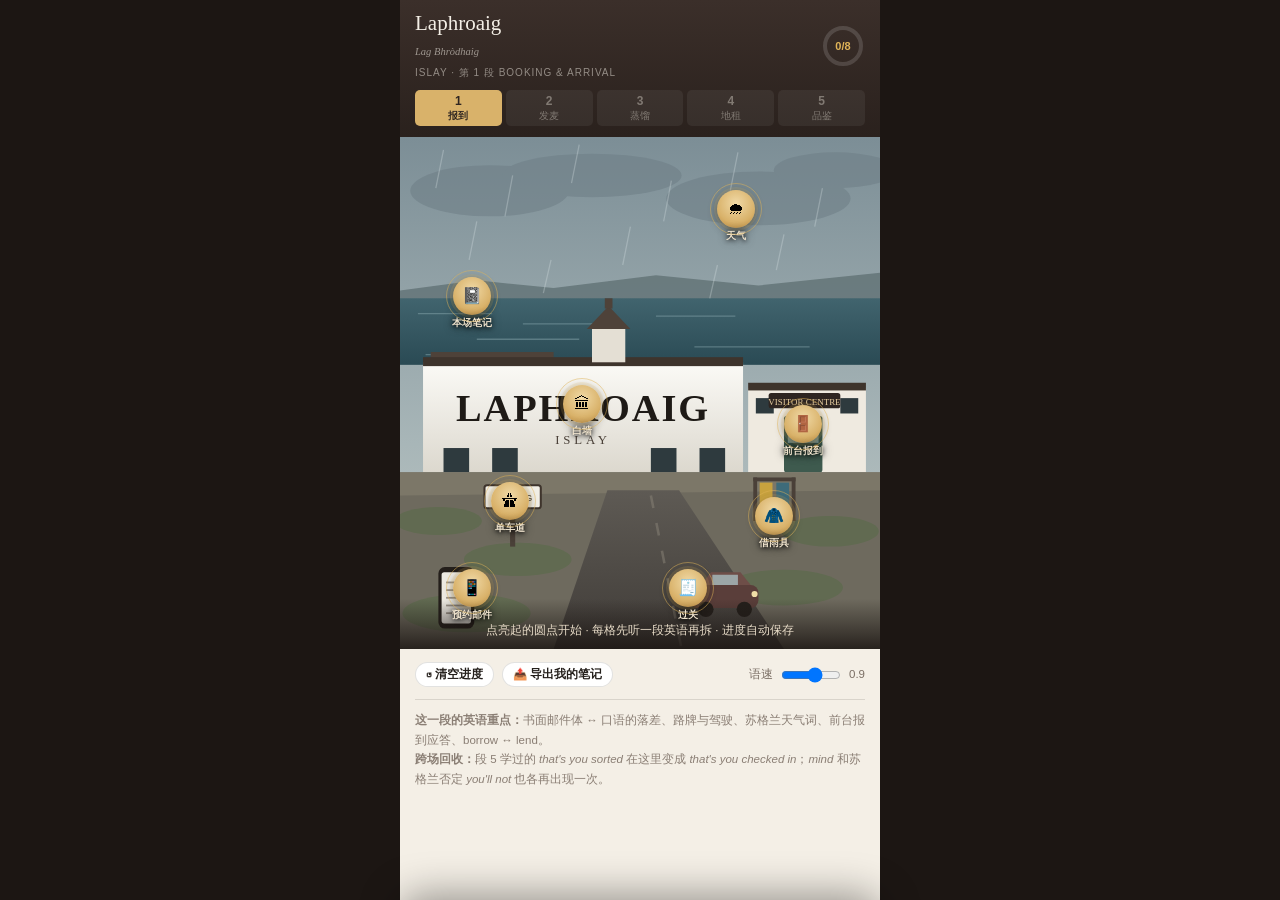
==== commit 0f6b0c49: "统一到共享引擎，并把示例内容通用化 - 段 1、段 5 迁到 wm.css / wm.js，五场结构一致；   chapter1-islay-laphroaig.html 重命名为 laphroaig" ====
--- a/laphroaig-1-arrival.html
+++ b/laphroaig-1-arrival.html
@@ -5,180 +5,14 @@
 <meta name="viewport" content="width=device-width,initial-scale=1,viewport-fit=cover">
 <meta name="apple-mobile-web-app-capable" content="yes">
 <title>Laphroaig 1 · 报到 | Whisky Map</title>
-<style>
-:root{--peat:#3B2F2A;--peat2:#2A211D;--ink:#241F1B;--paper:#F4EFE6;--paper2:#EAE2D4;
---sea:#255B6B;--moss:#5A6B4A;--heather:#7C5E8C;--barley:#D9B26A;--amber:#B8722A;--rust:#9E4B34;--gold:#E0B458;
---line:rgba(36,31,27,.13);--serif:"Iowan Old Style",Georgia,"Times New Roman",serif;
---sans:-apple-system,BlinkMacSystemFont,"PingFang SC","Hiragino Sans GB","Microsoft YaHei",sans-serif}
-*{box-sizing:border-box;-webkit-tap-highlight-color:transparent}
-html,body{margin:0;padding:0;overscroll-behavior:none}
-body{background:#1C1613;color:var(--ink);font-family:var(--sans);font-size:16px;line-height:1.7;-webkit-text-size-adjust:100%}
-#app{max-width:480px;margin:0 auto;background:var(--paper);min-height:100vh;position:relative;overflow:hidden}
-header{background:linear-gradient(180deg,var(--peat),var(--peat2));color:#F4EFE6;padding:calc(env(safe-area-inset-top) + 11px) 15px 11px;position:relative;z-index:10}
-.hd{display:flex;align-items:center;gap:10px}
-.hd-txt{flex:1;min-width:0}
-.hd-en{font-family:var(--serif);font-size:21px;display:block;line-height:1.2}
-.hd-gd{font-size:10.5px;opacity:.55;font-style:italic;font-family:var(--serif)}
-.hd-sub{font-size:10px;opacity:.5;letter-spacing:.1em;margin-top:1px}
-.ring{position:relative;width:44px;height:44px;flex:0 0 44px}
-.ring svg{transform:rotate(-90deg)}
-.ring span{position:absolute;inset:0;display:grid;place-items:center;font-size:11px;font-weight:700;color:var(--gold)}
-.crumbs{display:flex;gap:4px;margin-top:9px;font-size:9.5px}
-.crumb{flex:1;text-align:center;padding:4px 1px;border-radius:5px;background:rgba(255,255,255,.06);color:rgba(244,239,230,.38);line-height:1.3;text-decoration:none;display:block}
-.crumb b{display:block;font-size:12px}
-.crumb.on{background:var(--barley);color:#2E2521;font-weight:700}
-.crumb.on b{color:#2E2521}
-.crumb.todo{opacity:.5}
-.scene{position:relative;width:100%;aspect-ratio:375/400;background:#2A211D;overflow:hidden}
-.scene svg.bg{position:absolute;inset:0;width:100%;height:100%;display:block}
-.node{position:absolute;transform:translate(-50%,-50%);width:38px;height:38px;border-radius:50%;border:0;padding:0;
-background:radial-gradient(circle at 50% 35%,#F0D9A6,var(--barley) 62%,#B8863C);
-box-shadow:0 0 0 3px rgba(224,180,88,.16),0 3px 10px rgba(0,0,0,.45);display:grid;place-items:center;font-size:16px;
-line-height:1;animation:bob 3.2s ease-in-out infinite;cursor:pointer;z-index:3}
-.node:active{transform:translate(-50%,-50%) scale(.9)}
-.node::after{content:"";position:absolute;inset:-7px;border-radius:50%;border:1.5px solid rgba(224,180,88,.5);animation:ring 2.4s ease-out infinite}
-.node.done{background:radial-gradient(circle at 50% 35%,#fff6e0,#E0B458 55%,#9C7229);box-shadow:0 0 0 3px rgba(224,180,88,.35),0 0 18px rgba(224,180,88,.5);animation:none}
-.node.done::after{display:none}
-.node .tick{position:absolute;right:-3px;bottom:-3px;width:15px;height:15px;border-radius:50%;background:var(--moss);color:#fff;font-size:9px;display:grid;place-items:center}
-.node .lbl{position:absolute;top:41px;left:50%;transform:translateX(-50%);font-size:9.5px;white-space:nowrap;color:#F0E4CE;font-weight:600;text-shadow:0 1px 4px rgba(0,0,0,.9),0 0 10px rgba(0,0,0,.8)}
-@keyframes bob{0%,100%{transform:translate(-50%,-50%) translateY(0)}50%{transform:translate(-50%,-50%) translateY(-3px)}}
-@keyframes ring{0%{opacity:.6;transform:scale(.85)}100%{opacity:0;transform:scale(1.5)}}
-@media(prefers-reduced-motion:reduce){.node{animation:none}.node::after{display:none}}
-.hint{position:absolute;left:0;right:0;bottom:0;padding:22px 15px 9px;z-index:2;background:linear-gradient(transparent,rgba(28,22,19,.85));color:#E8DCC8;font-size:11.5px;text-align:center;pointer-events:none}
-.belt{padding:13px 15px 18px}
-.belt .row{display:flex;gap:8px;align-items:center;flex-wrap:wrap}
-.btn{border:1px solid var(--line);background:#fff;color:var(--ink);border-radius:999px;padding:7px 13px;font-size:12.5px;
-font-weight:600;font-family:inherit;cursor:pointer;display:inline-flex;align-items:center;gap:5px;white-space:nowrap;text-decoration:none}
-.btn:active{transform:scale(.96)}
-.btn.pri{background:var(--peat);color:#F4EFE6;border-color:var(--peat)}
-.btn.sea{background:var(--sea);color:#fff;border-color:var(--sea)}
-.btn.gold{background:var(--barley);color:#2E2521;border-color:#C79E52}
-.btn.moss{background:var(--moss);color:#fff;border-color:var(--moss)}
-.btn.sm{padding:4px 10px;font-size:11.5px}
-.btn[disabled]{opacity:.4;pointer-events:none}
-.locked-note{margin-top:12px;font-size:11.5px;color:#8A7E74;line-height:1.7;border-top:1px solid var(--line);padding-top:11px}
-#scrim{position:fixed;inset:0;background:rgba(20,15,13,.55);opacity:0;pointer-events:none;transition:opacity .28s;z-index:60}
-#scrim.on{opacity:1;pointer-events:auto}
-#sheet{position:fixed;left:50%;transform:translateX(-50%) translateY(102%);bottom:0;width:100%;max-width:480px;max-height:90vh;
-z-index:70;background:var(--paper);border-radius:20px 20px 0 0;box-shadow:0 -8px 40px rgba(0,0,0,.4);
-transition:transform .34s cubic-bezier(.3,.9,.3,1);display:flex;flex-direction:column}
-#sheet.on{transform:translateX(-50%) translateY(0)}
-.sh-grip{padding:9px 0 3px;text-align:center}
-.sh-grip i{display:inline-block;width:38px;height:4px;border-radius:2px;background:rgba(36,31,27,.18)}
-.sh-hd{padding:2px 18px 11px;border-bottom:1px solid var(--line);display:flex;align-items:flex-start;gap:10px}
-.sh-hd .ic{font-size:22px;flex:0 0 auto}
-.sh-hd .t{flex:1;min-width:0}
-.sh-hd h2{font-family:var(--serif);font-size:18px;margin:0;font-weight:600;line-height:1.35}
-.sh-hd .k{font-size:10.5px;letter-spacing:.11em;color:var(--sea);font-weight:700;text-transform:uppercase;margin-bottom:2px}
-.sh-x{border:0;background:rgba(36,31,27,.06);border-radius:50%;width:29px;height:29px;font-size:15px;color:#6B6058;cursor:pointer;flex:0 0 auto}
-.sh-body{padding:14px 18px 8px;overflow-y:auto;-webkit-overflow-scrolling:touch;flex:1 1 auto}
-.sh-ft{padding:11px 18px calc(env(safe-area-inset-bottom) + 13px);border-top:1px solid var(--line);display:flex;gap:8px;background:var(--paper)}
-.sh-ft .btn{flex:1;justify-content:center;padding:11px 12px;font-size:13.5px}
-.passage{background:#FFFDF8;border:1px solid rgba(184,114,42,.28);border-radius:13px;padding:15px 15px 12px;margin:2px 0 14px}
-.passage .cap{font-size:10px;letter-spacing:.13em;font-weight:700;color:var(--amber);text-transform:uppercase;margin-bottom:9px;display:flex;align-items:center;gap:6px}
-.passage .cap::before{content:"";width:16px;height:1.5px;background:var(--amber)}
-.passage .txt{font-family:var(--serif);font-size:17px;line-height:1.72;color:#2E2721}
-.passage .s{cursor:pointer;border-radius:3px}
-.passage .s:active,.passage .s.lit{background:rgba(217,178,106,.4)}
-.passage .zhbox{display:none;margin-top:11px;padding-top:11px;border-top:1px dashed var(--line);font-size:13px;color:#6B6058;line-height:1.8}
-.passage.showzh .zhbox{display:block}
-.passage .tools{display:flex;flex-wrap:wrap;gap:6px;margin-top:11px}
-.passage .tip{font-size:11.5px;color:#8A7E74;margin-top:9px;line-height:1.6}
-.cp{background:linear-gradient(160deg,#40503A,#5A6B4A);border-radius:13px;padding:14px 15px;margin:18px 0 4px;color:#EDF1E8}
-.cp .cap{font-size:10px;letter-spacing:.13em;font-weight:700;color:#C9DBB4;text-transform:uppercase;margin-bottom:8px}
-.cp .q{font-size:14px;line-height:1.6;margin:0 0 10px;color:#fff}
-.cp .opt{background:rgba(255,255,255,.1);border-color:rgba(255,255,255,.2);color:#EDF1E8}
-.cp .opt.ok{background:rgba(224,180,88,.3);border-color:var(--gold);color:#fff;font-weight:600}
-.cp .opt.no{background:rgba(158,75,52,.35);border-color:#C4705A;color:#F2DDD6}
-.cp .exp{background:rgba(0,0,0,.22);color:#DCE4D4}
-.cp .exp b{color:var(--gold)}
-.sh-body p{margin:9px 0}
-.zh{font-size:14px;color:#4A4038;line-height:1.8}
-.small{font-size:12.5px;color:#6B6058;line-height:1.75}
-.en{font-family:var(--serif);font-size:17px;line-height:1.55;margin:0}
-h3{font-size:13px;margin:19px 0 7px;font-weight:700;color:var(--peat)}
-hr.sep{border:0;border-top:1px dashed var(--line);margin:16px 0}
-.box{background:#fff;border:1px solid var(--line);border-radius:12px;padding:13px;margin:11px 0}
-.box.flat{background:var(--paper2);border-color:transparent}
-.btnrow{display:flex;flex-wrap:wrap;gap:7px;margin:11px 0 3px}
-mark{background:linear-gradient(transparent 58%,rgba(217,178,106,.7) 58%);padding:0 1px;border-radius:2px}
-mark.k{background:linear-gradient(transparent 56%,rgba(184,114,42,.38) 56%);font-weight:600}
-.play{border:0;background:transparent;padding:0 0 0 4px;font-size:13px;color:var(--sea);cursor:pointer}
-.line{display:flex;gap:9px;margin:13px 0;align-items:flex-start}
-.who{flex:0 0 32px;height:32px;border-radius:50%;display:grid;place-items:center;font-size:10.5px;font-weight:700;color:#fff;margin-top:2px}
-.who.g{background:var(--moss)}.who.y{background:var(--amber)}
-.bub{flex:1;min-width:0}
-.bub .zh{margin:4px 0 0;font-size:12.5px;color:#6B6058}
-.chips{display:flex;flex-wrap:wrap;gap:6px;margin-top:7px}
-.chip{border:1px solid var(--line);background:#fff;border-radius:9px;padding:7px 9px;font-family:var(--serif);font-size:14px;
-line-height:1.35;display:flex;flex-direction:column;gap:2px;text-align:left;cursor:pointer;font-weight:500}
-.chip small{font-family:var(--sans);font-size:11px;color:#7A6E64;line-height:1.45;font-weight:400}
-.v{display:grid;grid-template-columns:1fr auto;gap:3px 9px;padding:10px 0;border-bottom:1px solid var(--line);align-items:start}
-.v:last-child{border-bottom:0}
-.v .w{font-family:var(--serif);font-size:16px;font-weight:600}
-.v .ipa{font-size:11.5px;color:#8A7E74;font-family:var(--serif);margin-left:5px;font-weight:400}
-.v .meta{grid-column:1/-1;font-size:12px;color:#5A5049;display:flex;gap:9px;flex-wrap:wrap;margin-top:-2px}
-.v .ja{color:var(--heather);font-weight:600}
-.v .spk{border:0;background:transparent;color:var(--sea);font-size:15px;cursor:pointer}
-.opt{display:block;width:100%;text-align:left;border:1px solid var(--line);background:#fff;border-radius:10px;padding:10px 12px;
-margin:6px 0;font-size:13.5px;line-height:1.5;font-family:inherit;cursor:pointer;color:var(--ink)}
-.opt.ok{border-color:var(--moss);background:rgba(90,107,74,.1)}
-.opt.no{border-color:var(--rust);background:rgba(158,75,52,.08);opacity:.72}
-.exp{font-size:12.5px;color:#5A5049;background:var(--paper2);border-radius:9px;padding:10px 12px;margin-top:7px;line-height:1.75}
-.rw .bad{font-family:var(--serif);font-size:14.5px;color:#96574A;text-decoration:line-through;text-decoration-color:rgba(158,75,52,.4)}
-.rw .good{font-family:var(--serif);font-size:15.5px;color:var(--moss);font-weight:600;margin-top:3px}
-.rw .why{font-size:12.5px;color:#6B6058;margin-top:6px;line-height:1.7}
-.pager{display:flex;align-items:center;justify-content:space-between;gap:9px;margin-top:14px}
-.pager .n{font-size:11.5px;color:#8A7E74}
-.tabs{display:flex;gap:5px;margin:3px 0 11px;flex-wrap:wrap}
-.tab{flex:1;min-width:70px;padding:8px 4px;border-radius:9px;border:1px solid var(--line);background:#fff;font-size:11.5px;
-font-weight:600;line-height:1.3;text-align:center;cursor:pointer;font-family:inherit;color:#6B6058}
-.tab b{display:block;font-family:var(--serif);font-size:13.5px;color:var(--ink)}
-.tab.on{background:var(--peat);border-color:var(--peat);color:#E8DCC8}
-.tab.on b{color:#F0D9A6}
-.rate{display:flex;align-items:center;gap:6px;font-size:11.5px;color:#7A6E64}
-textarea{width:100%;border:1px solid var(--line);border-radius:10px;padding:11px;font-family:var(--serif);font-size:16px;
-line-height:1.6;color:var(--ink);background:#FFFDF8;resize:vertical;min-height:88px;-webkit-appearance:none}
-input.txt{width:100%;border:1px solid var(--line);border-radius:10px;padding:11px;font-family:var(--serif);font-size:16px;background:#FFFDF8;color:var(--ink);-webkit-appearance:none}
-.diff{font-family:var(--serif);font-size:16px;line-height:2;margin-top:10px}
-.diff span{padding:1px 3px;border-radius:3px;margin-right:2px;display:inline-block}
-.diff .ok{color:var(--moss)}
-.diff .miss{background:rgba(158,75,52,.16);color:var(--rust);font-weight:600}
-.diff .extra{background:rgba(36,31,27,.08);color:#9A8F86;text-decoration:line-through}
-.scorebar{font-size:12.5px;color:#5A5049;margin-top:8px}
-.checklist{margin:10px 0 0;padding:0;list-style:none}
-.checklist li{display:flex;gap:8px;align-items:flex-start;font-size:12.5px;color:#5A5049;padding:5px 0;line-height:1.6}
-.checklist input{margin-top:4px;accent-color:var(--moss);width:15px;height:15px;flex:0 0 auto}
-.saved{font-size:11.5px;color:var(--moss);margin-top:7px}
-</style>
+<link rel="stylesheet" href="wm.css">
 </head>
-<body>
-<div id="app">
-<header>
-  <div class="hd">
-    <div class="hd-txt">
-      <span class="hd-en">Laphroaig</span>
-      <span class="hd-gd">Lag Bhròdhaig</span>
-      <div class="hd-sub">ISLAY · 第 1 段 BOOKING &amp; ARRIVAL</div>
-    </div>
-    <div class="ring">
-      <svg viewBox="0 0 44 44" width="44" height="44">
-        <circle cx="22" cy="22" r="18" fill="none" stroke="rgba(255,255,255,.14)" stroke-width="4"/>
-        <circle id="ringArc" cx="22" cy="22" r="18" fill="none" stroke="#E0B458" stroke-width="4" stroke-linecap="round" stroke-dasharray="113" stroke-dashoffset="113"/>
-      </svg><span id="ringTxt">0/8</span>
-    </div>
-  </div>
-  <div class="crumbs">
-    <span class="crumb on"><b>1</b>报到</span>
-    <a class="crumb" href="laphroaig-2-malting.html"><b>2</b>发麦</a>
-    <a class="crumb" href="laphroaig-3-stills.html"><b>3</b>蒸馏</a>
-    <a class="crumb" href="laphroaig-4-plot.html"><b>4</b>地租</a>
-    <a class="crumb" href="laphroaig-5-tasting.html"><b>5</b>品鉴</a>
-  </div>
-</header>
-
-<div class="scene" id="scene">
-<svg class="bg" viewBox="0 0 375 400" preserveAspectRatio="xMidYMid slice" aria-hidden="true">
+<body><div id="app"></div>
+<script src="wm.js"></script>
+<script>
+const E=WM.el;
+
+const SVG=`<svg class="bg" viewBox="0 0 375 400" preserveAspectRatio="xMidYMid slice" aria-hidden="true">
 <defs>
 <linearGradient id="sky" x1="0" y1="0" x2="0" y2="1"><stop offset="0" stop-color="#7C8E96"/><stop offset=".6" stop-color="#A8B6B8"/><stop offset="1" stop-color="#C4CBC6"/></linearGradient>
 <linearGradient id="seaG" x1="0" y1="0" x2="0" y2="1"><stop offset="0" stop-color="#41646E"/><stop offset="1" stop-color="#2A4A54"/></linearGradient>
@@ -186,224 +20,65 @@
 <linearGradient id="roadG" x1="0" y1="0" x2="0" y2="1"><stop offset="0" stop-color="#5E5A54"/><stop offset="1" stop-color="#403C38"/></linearGradient>
 </defs>
 <rect width="375" height="400" fill="url(#sky)"/>
-<g fill="#6E7E86" opacity=".55">
-<ellipse cx="70" cy="42" rx="62" ry="20"/><ellipse cx="150" cy="30" rx="70" ry="17"/>
-<ellipse cx="280" cy="48" rx="72" ry="21"/><ellipse cx="340" cy="26" rx="48" ry="14"/>
-</g>
+<g fill="#6E7E86" opacity=".55"><ellipse cx="70" cy="42" rx="62" ry="20"/><ellipse cx="150" cy="30" rx="70" ry="17"/>
+<ellipse cx="280" cy="48" rx="72" ry="21"/><ellipse cx="340" cy="26" rx="48" ry="14"/></g>
 <path d="M0 120 L60 112 L120 118 L200 108 L280 116 L375 106 L375 128 L0 128 Z" fill="#5A6B6E" opacity=".7"/>
 <rect x="0" y="126" width="375" height="52" fill="url(#seaG)"/>
 <g stroke="#8FAEB4" stroke-width="1" opacity=".45">
-<line x1="14" y1="138" x2="72" y2="138"/><line x1="96" y1="146" x2="168" y2="146"/>
-<line x1="200" y1="140" x2="262" y2="140"/><line x1="60" y1="158" x2="140" y2="158"/>
-<line x1="230" y1="164" x2="320" y2="164"/><line x1="20" y1="170" x2="86" y2="170"/>
-</g>
-<!-- 码头 -->
+<line x1="14" y1="138" x2="72" y2="138"/><line x1="96" y1="146" x2="168" y2="146"/><line x1="200" y1="140" x2="262" y2="140"/>
+<line x1="60" y1="158" x2="140" y2="158"/><line x1="230" y1="164" x2="320" y2="164"/><line x1="20" y1="170" x2="86" y2="170"/></g>
 <g><rect x="24" y="168" width="96" height="7" fill="#4E4239"/>
 <rect x="34" y="175" width="5" height="22" fill="#3E342C"/><rect x="60" y="175" width="5" height="22" fill="#3E342C"/>
 <rect x="88" y="175" width="5" height="22" fill="#3E342C"/><rect x="112" y="175" width="5" height="22" fill="#3E342C"/></g>
-<!-- 白墙主楼 -->
-<g>
-<rect x="18" y="176" width="250" height="86" fill="url(#wallG)"/>
+<g><rect x="18" y="176" width="250" height="86" fill="url(#wallG)"/>
 <rect x="18" y="172" width="250" height="7" fill="#3E342C"/>
 <text x="143" y="222" font-family="Georgia,serif" font-size="30" font-weight="bold" fill="#1E1A16" text-anchor="middle" letter-spacing="1.5">LAPHROAIG</text>
 <text x="143" y="240" font-family="Georgia,serif" font-size="10" fill="#4A4038" text-anchor="middle" letter-spacing="3">ISLAY</text>
 <rect x="34" y="243" width="20" height="19" fill="#2E3A3E"/><rect x="72" y="243" width="20" height="19" fill="#2E3A3E"/>
-<rect x="196" y="243" width="20" height="19" fill="#2E3A3E"/><rect x="234" y="243" width="20" height="19" fill="#2E3A3E"/>
-</g>
-<!-- 右侧接待处 -->
-<g>
-<rect x="272" y="196" width="92" height="66" fill="#EFEAE0"/>
+<rect x="196" y="243" width="20" height="19" fill="#2E3A3E"/><rect x="234" y="243" width="20" height="19" fill="#2E3A3E"/></g>
+<g><rect x="272" y="196" width="92" height="66" fill="#EFEAE0"/>
 <rect x="272" y="192" width="92" height="6" fill="#3E342C"/>
 <rect x="300" y="218" width="30" height="44" rx="2" fill="#3E5A4E"/>
 <rect x="303" y="224" width="24" height="15" fill="#9EBAB8" opacity=".7"/>
 <circle cx="325" cy="242" r="1.8" fill="#D9B26A"/>
 <rect x="278" y="204" width="14" height="12" fill="#2E3A3E"/><rect x="344" y="204" width="14" height="12" fill="#2E3A3E"/>
 <rect x="288" y="200" width="56" height="12" rx="2" fill="#2E2521"/>
-<text x="316" y="209" font-family="Georgia,serif" font-size="7" fill="#E8CFA0" text-anchor="middle">VISITOR CENTRE</text>
-</g>
-<!-- 宝塔顶（远处） -->
+<text x="316" y="209" font-family="Georgia,serif" font-size="7" fill="#E8CFA0" text-anchor="middle">VISITOR CENTRE</text></g>
 <g><rect x="150" y="150" width="26" height="26" fill="#E4DFD4"/>
 <path d="M146 150 L163 132 L180 150 Z" fill="#4E4239"/><rect x="160" y="126" width="6" height="8" fill="#4E4239"/></g>
-<!-- 地面 -->
 <rect x="0" y="262" width="375" height="138" fill="#6E6A5E"/>
 <path d="M0 262 L375 262 L375 276 L0 280 Z" fill="#7C7768"/>
-<!-- 路 -->
 <path d="M120 400 L162 276 L218 276 L300 400 Z" fill="url(#roadG)"/>
 <g stroke="#8A8478" stroke-width="2" stroke-dasharray="10 12" opacity=".5"><line x1="196" y1="280" x2="220" y2="400"/></g>
-<g fill="#5E6B4E" opacity=".8">
-<ellipse cx="30" cy="300" rx="34" ry="11"/><ellipse cx="92" cy="330" rx="42" ry="13"/>
-<ellipse cx="336" cy="308" rx="38" ry="12"/><ellipse cx="300" cy="352" rx="46" ry="14"/>
-<ellipse cx="52" cy="372" rx="50" ry="15"/></g>
-<!-- passing place 路牌 -->
+<g fill="#5E6B4E" opacity=".8"><ellipse cx="30" cy="300" rx="34" ry="11"/><ellipse cx="92" cy="330" rx="42" ry="13"/>
+<ellipse cx="336" cy="308" rx="38" ry="12"/><ellipse cx="300" cy="352" rx="46" ry="14"/><ellipse cx="52" cy="372" rx="50" ry="15"/></g>
 <g><rect x="86" y="286" width="4" height="34" fill="#4A4038"/>
 <rect x="66" y="272" width="44" height="18" rx="2" fill="#F2EFE6" stroke="#3E342C" stroke-width="1.6"/>
 <text x="88" y="284" font-family="Arial,sans-serif" font-size="7" fill="#241F1B" text-anchor="middle">PASSING</text></g>
-<!-- 车 -->
 <g transform="translate(226,340)">
 <rect x="0" y="10" width="54" height="18" rx="6" fill="#5A3E3A"/>
 <path d="M9 10 L17 0 L40 0 L48 10 Z" fill="#6E4E48"/>
 <rect x="18" y="2" width="20" height="8" fill="#A8BCC0" opacity=".8"/>
 <circle cx="13" cy="29" r="6" fill="#241F1B"/><circle cx="43" cy="29" r="6" fill="#241F1B"/>
 <circle cx="51" cy="17" r="2.4" fill="#F0DFA8"/></g>
-<!-- 雨 -->
 <g stroke="#DCE6E8" stroke-width="1" opacity=".3">
 <line x1="34" y1="10" x2="28" y2="40"/><line x1="88" y1="30" x2="82" y2="62"/><line x1="140" y1="6" x2="134" y2="36"/>
 <line x1="212" y1="34" x2="206" y2="66"/><line x1="264" y1="12" x2="258" y2="42"/><line x1="330" y1="40" x2="324" y2="70"/>
 <line x1="60" y1="66" x2="54" y2="96"/><line x1="180" y1="70" x2="174" y2="100"/><line x1="300" y1="76" x2="294" y2="104"/>
 <line x1="118" y1="96" x2="112" y2="122"/><line x1="248" y1="100" x2="242" y2="126"/></g>
-<!-- 手机 -->
 <g transform="translate(30,336)">
 <rect x="0" y="0" width="28" height="48" rx="5" fill="#241F1B"/>
 <rect x="2.5" y="4" width="23" height="40" rx="2" fill="#EDEAE2"/>
-<g stroke="#9A9288" stroke-width="1.4"><line x1="6" y1="12" x2="22" y2="12"/><line x1="6" y1="18" x2="22" y2="18"/><line x1="6" y1="24" x2="18" y2="24"/><line x1="6" y1="30" x2="22" y2="30"/><line x1="6" y1="36" x2="16" y2="36"/></g></g>
-<!-- 雨衣挂架 -->
+<g stroke="#9A9288" stroke-width="1.4"><line x1="6" y1="12" x2="22" y2="12"/><line x1="6" y1="18" x2="22" y2="18"/>
+<line x1="6" y1="24" x2="18" y2="24"/><line x1="6" y1="30" x2="22" y2="30"/><line x1="6" y1="36" x2="16" y2="36"/></g></g>
 <g transform="translate(276,266)">
 <rect x="0" y="0" width="3" height="34" fill="#4A4038"/><rect x="30" y="0" width="3" height="34" fill="#4A4038"/>
 <rect x="0" y="0" width="33" height="3" fill="#4A4038"/>
 <path d="M5 4 L5 26 L15 26 L15 4 Z" fill="#C8A23E"/><path d="M18 4 L18 26 L28 26 L28 4 Z" fill="#3E6B7A"/>
 <rect x="6" y="27" width="8" height="9" rx="2" fill="#2E3A3E"/><rect x="19" y="27" width="8" height="9" rx="2" fill="#2E3A3E"/></g>
-</svg>
-<div class="hint" id="hint">点亮起的圆点开始 · 每格先听一段英语再拆 · 进度自动保存</div>
-</div>
-
-<div class="belt">
-  <div class="row">
-    <button class="btn sm" id="resetBtn">↺ 清空进度</button>
-    <button class="btn sm" id="exportBtn">📤 导出我的笔记</button>
-    <span style="flex:1"></span>
-    <span class="rate">语速<input type="range" id="rate" min="0.55" max="1.15" step="0.05" value="0.9" style="width:60px"><span id="rateNum">0.9</span></span>
-  </div>
-  <div class="locked-note"><b>这一段的英语重点：</b>书面邮件体 ↔ 口语的落差、路牌与驾驶、苏格兰天气词、前台报到应答。<br>
-  <b>跨场回收：</b>段 5 学过的 <i>that's you sorted</i> 会在这里变成 <i>that's you checked in</i>；<i>mind</i> 和苏格兰否定 <i>you'll not</i> 也会再出现一次。</div>
-</div>
-</div>
-
-<div id="scrim"></div>
-<div id="sheet" role="dialog" aria-modal="true">
-  <div class="sh-grip"><i></i></div>
-  <div class="sh-hd"><div class="ic" id="shIc">📱</div>
-    <div class="t"><div class="k" id="shKind"></div><h2 id="shTitle"></h2></div>
-    <button class="sh-x" id="shX">✕</button></div>
-  <div class="sh-body" id="shBody"></div>
-  <div class="sh-ft"><button class="btn" id="shLater">稍后再说</button><button class="btn gold" id="shDone">学完了 ✓</button></div>
-</div>
-
-<script>
-/* ===== TTS ===== */
-let VOICES=[],primed=false;
-function loadVoices(){try{VOICES=speechSynthesis.getVoices()||[]}catch(e){VOICES=[]}}
-loadVoices();if(window.speechSynthesis)speechSynthesis.onvoiceschanged=loadVoices;
-function pickVoice(){if(!VOICES.length)loadVoices();
- const p=["Daniel","Serena","Kate","Arthur","Martha","Google UK English Male","Google UK English Female","Microsoft George","Microsoft Hazel"];
- for(const n of p){const v=VOICES.find(v=>v.name===n);if(v)return v}
- return VOICES.find(v=>v.lang==="en-GB")||VOICES.find(v=>(v.lang||"").indexOf("en")===0)||null}
-function rateVal(){return parseFloat(document.getElementById("rate").value)||0.9}
-function prime(){if(!primed){try{speechSynthesis.speak(new SpeechSynthesisUtterance(""))}catch(e){}primed=true;loadVoices()}}
-function speak(t,r){if(!window.speechSynthesis)return;prime();try{speechSynthesis.cancel()}catch(e){}
- const u=new SpeechSynthesisUtterance(String(t).replace(/\s+/g," ").trim());
- const v=pickVoice();if(v){u.voice=v;u.lang=v.lang}else u.lang="en-GB";u.rate=r||rateVal();
- setTimeout(()=>{try{speechSynthesis.speak(u)}catch(e){}},60)}
-function speakSeq(l,r,cb){if(!window.speechSynthesis)return;prime();try{speechSynthesis.cancel()}catch(e){}
- const v=pickVoice();l.forEach((t,i)=>{const u=new SpeechSynthesisUtterance(strip(t));
- if(v){u.voice=v;u.lang=v.lang}else u.lang="en-GB";u.rate=r||rateVal();
- if(cb){u.onstart=()=>cb(i);u.onend=()=>cb(-1)}
- setTimeout(()=>{try{speechSynthesis.speak(u)}catch(e){}},60+i*12)})}
-document.addEventListener("visibilitychange",()=>{if(document.hidden&&window.speechSynthesis){try{speechSynthesis.cancel()}catch(e){}}});
-function strip(h){const d=document.createElement("div");d.innerHTML=h;return d.textContent||""}
-const rateEl=document.getElementById("rate");
-rateEl.addEventListener("input",()=>{document.getElementById("rateNum").textContent=rateEl.value});
-
-/* ===== helpers ===== */
-function el(t,c,h){const e=document.createElement(t);if(c)e.className=c;if(h!=null)e.innerHTML=h;return e}
-function sb(t){const b=el("button","play","▶︎");b.onclick=()=>speak(strip(t));return b}
-function dialogue(b,L){L.forEach(d=>{const r=el("div","line"),w=el("div","who "+d.who,d.who==="g"?"前台":"你"),u=el("div","bub");
- const e=el("p","en",d.en);e.appendChild(sb(d.en));u.appendChild(e);u.appendChild(el("p","zh",d.zh));
- r.appendChild(w);r.appendChild(u);b.appendChild(r)})}
-function chips(b,I){const w=el("div","chips");I.forEach(i=>{const c=el("button","chip","<span>"+i.en+"</span><small>"+i.zh+"</small>");
- c.onclick=()=>speak(i.en);w.appendChild(c)});b.appendChild(w)}
-function vocab(b,L){L.forEach(v=>{const d=el("div","v");
- d.innerHTML='<div><span class="w">'+v.w+'</span><span class="ipa">'+v.ipa+'</span></div><button class="spk">🔊</button>'+
- '<div class="meta"><span>'+v.zh+'</span><span class="ja">'+v.ja+'</span></div>';
- d.querySelector(".spk").onclick=()=>speak(v.w,0.82);b.appendChild(d)})}
-function tok(s){return String(s).toLowerCase().replace(/[’]/g,"'").replace(/[^a-z0-9'\s]/g," ").split(/\s+/).filter(Boolean)}
-function wordDiff(a0,b0){const a=tok(a0),b=tok(b0),m=a.length,n=b.length;
- const dp=Array.from({length:m+1},()=>new Array(n+1).fill(0));
- for(let i=m-1;i>=0;i--)for(let j=n-1;j>=0;j--)dp[i][j]=a[i]===b[j]?dp[i+1][j+1]+1:Math.max(dp[i+1][j],dp[i][j+1]);
- let i=0,j=0,out=[],hit=0;
- while(i<m&&j<n){if(a[i]===b[j]){out.push({t:a[i],s:"ok"});hit++;i++;j++}
- else if(dp[i+1][j]>=dp[i][j+1]){out.push({t:a[i],s:"miss"});i++}else{out.push({t:b[j],s:"extra"});j++}}
- while(i<m)out.push({t:a[i++],s:"miss"});while(j<n)out.push({t:b[j++],s:"extra"});
- return{out,hit,total:m}}
-function renderPassage(body,p){
- const box=el("div","passage");box.appendChild(el("div","cap",p.cap||"English first · 先听，再拆"));
- const txt=el("div","txt");
- p.en.forEach(s=>{const sp=el("span","s",s+" ");
-  sp.onclick=()=>{speak(s);[...txt.children].forEach(c=>c.classList.remove("lit"));sp.classList.add("lit")};txt.appendChild(sp)});
- box.appendChild(txt);
- const T=el("div","tools");
- const hi=i=>{[...txt.children].forEach(c=>c.classList.remove("lit"));if(i>=0&&txt.children[i])txt.children[i].classList.add("lit")};
- const a=el("button","btn sm pri","▶︎ 整段");a.onclick=()=>speakSeq(p.en,rateVal(),hi);
- const s=el("button","btn sm","🐢 慢速");s.onclick=()=>speakSeq(p.en,0.62,hi);
- const z=el("button","btn sm","中文");z.onclick=()=>{box.classList.toggle("showzh");z.textContent=box.classList.contains("showzh")?"藏中文":"中文"};
- T.appendChild(a);T.appendChild(s);T.appendChild(z);box.appendChild(T);
- box.appendChild(el("div","zhbox",p.zh));
- box.appendChild(el("div","tip",p.tip||"点任意一句可以单句重听。<b>先整段听两遍再看中文</b>，听不全是正常的。"));
- body.appendChild(box)}
-function renderCheck(body,c){
- const box=el("div","cp");box.appendChild(el("div","cap","✓ Checkpoint · 当场回收"));
- box.appendChild(el("p","q",c.q));const O=[];
- c.opts.forEach((o,oi)=>{const b=el("button","opt",o);
-  b.onclick=()=>{if(b.disabled)return;O.forEach((x,j)=>{x.className="opt "+(j===c.a?"ok":(j===oi?"no":""));x.disabled=true});
-   const e=box.querySelector(".exp");e.innerHTML=c.exp;e.style.display=""};
-  O.push(b);box.appendChild(b)});
- const e=el("div","exp");e.style.display="none";box.appendChild(e);body.appendChild(box)}
-
-/* ===== 笔记存取 ===== */
-const NKEY="whiskymap.notes.v1",SCENE="s1";
-function allNotes(){try{return JSON.parse(localStorage.getItem(NKEY)||"{}")}catch(e){return{}}}
-function saveNote(k,v){const o=allNotes();o[SCENE+"."+k]=v;try{localStorage.setItem(NKEY,JSON.stringify(o))}catch(e){}}
-function loadNote(k){return allNotes()[SCENE+"."+k]||""}
-function autosave(node,key,tag){let t=null;node.addEventListener("input",()=>{clearTimeout(t);
- t=setTimeout(()=>{saveNote(key,node.value);if(tag)tag.textContent="已保存"},450)})}
-
-/* ===== 个人错题本（跨场共用） ===== */
-const ERRBOOK=[
- ["there are too many bottles I know and I don't know","there are so many bottles — ones I know and ones I don't",
-  "<b>too many</b> ＝「多到成问题」。想说「多得很」用 <b>so many</b>。加 <b>ones</b> 避免重复。"],
- ["why I love whisky is about the variety","what I love about whisky is the variety",
-  "两个句型混了。<b>What I love about X is Y</b> — 超好用的强调框架。"],
- ["even the bottles from same distillery","even bottles from the same distillery",
-  "<b>the same</b> 永远带 the，没有例外。"],
- ["the air, temperature, wet, time make everything different","the air, the temperature, the humidity, the time — they all make a difference",
-  "<b>wet</b> 是形容词，名词是 <b>humidity</b>。<b>make a difference</b> 是固定搭配。这个四项排比写得很好，我没动。"],
- ["I'm keeping finding out the difference of them","I keep finding new differences between them",
-  "① <b>keep + V-ing</b> 已表持续；② 差别在两者<b>之间</b> → <b>between</b>；③ 复数 <b>differences</b>。"],
- ["I love almost of them","I love almost all of them",
-  "<b>almost</b> 是副词，必须修饰量词：almost <b>all</b> / almost <b>every</b>。"],
- ["a expensive and exclusive bottle from Macallan bottling by smws","an expensive, exclusive bottle — a Macallan bottled by SMWS",
-  "① <b>a → an</b>；② 酒是<b>被</b>装瓶 → <b>bottled by</b>；③ 形容词并列用逗号。"],
- ["like berry wood? and like a old wine, but still keep the bright sweetness and a fruit favor",
-  "like dark berries and polished oak — vinous, like an old wine — but it still keeps a bright sweetness and a fruity flavour",
-  "① 拆成 <b>dark berries</b> + <b>polished oak</b>；② <b>an old</b>；③ 那个词是 <b>vinous</b>；④ It → <b>keeps</b>；⑤ fruit → <b>fruity</b>；⑥ favor → <b>flavour</b>。"]
-];
-function renderErrbook(b){
- b.appendChild(el("h3",null,"我的常见错误（每场都翻一遍）"));
- b.appendChild(el("p","small","来自你自己写过的那段话，是你的<b>个人错题本</b>。写完对照一下。"));
- let i=0;const card=el("div","rw");card.style.cssText="border-left:3px solid var(--rust);padding-left:12px;margin:12px 0";
- const pg=el("div","pager"),pv=el("button","btn sm","‹ 上一条"),nm=el("span","n",""),nx=el("button","btn sm gold","下一条 ›");
- pg.appendChild(pv);pg.appendChild(nm);pg.appendChild(nx);
- function draw(){card.innerHTML="";card.appendChild(el("div","bad",ERRBOOK[i][0]));
-  const g=el("div","good",ERRBOOK[i][1]);g.appendChild(sb(ERRBOOK[i][1]));card.appendChild(g);
-  card.appendChild(el("div","why",ERRBOOK[i][2]));
-  nm.textContent=(i+1)+" / "+ERRBOOK.length;pv.disabled=i===0;nx.disabled=i===ERRBOOK.length-1}
- pv.onclick=()=>{if(i>0){i--;draw()}};nx.onclick=()=>{if(i<ERRBOOK.length-1){i++;draw()}};
- b.appendChild(card);b.appendChild(pg);draw()}
-
-/* ==========================================================
-   热点
-   ========================================================== */
+</svg>`;
+
 const SPOTS=[
-
 {id:"email",x:15,y:88,icon:"📱",label:"预约邮件",kind:"书面英语 · The confirmation",title:"确认邮件长什么样",
  passage:{cap:"English first · 邮件体（正式书面）",
   en:["Thank you for booking with Laphroaig Distillery.",
@@ -416,19 +91,19 @@
   zh:"感谢您预约拉弗格酒厂。<br>您的预约编号是 LAP-4471。<br>请于参观开始前至少十分钟抵达游客中心。<br>很抱歉，参观一旦开始，我们无法接待迟到者。<br>生产区需穿着合适的鞋；不可穿露趾鞋。<br>如需取消，请至少提前二十四小时告知。<br>期待您的到来。",
   tip:"这是<b>最正式的那一档英语</b>。听着别扭是对的——没有人这样说话，但所有确认邮件都这样写。"},
  build(b){
-  b.appendChild(el("h3",null,"正式邮件体的三个标志"));
-  b.appendChild(el("div","box","<p class='zh' style='margin:0'><b>① 用「我们很遗憾」代替「不行」</b><br><i>We regret that we are unable to…</i> ＝ <b>Sorry, you can't…</b><br>邮件里几乎从不直接说 can't / won't，一律包成这种壳。<br><br><b>② 名词化</b><br>口语说 <i>let us know</i>，邮件写 <i>we ask for … notice</i>（notice 名词）。<br>口语说 <i>wear proper shoes</i>，邮件写 <i>sensible footwear is required</i>（被动 + 名词）。<br><br><b>③ Should 开头的倒装</b><br><i>Should you need to cancel…</i> ＝ <i>If you need to cancel…</i><br>把 if 去掉、should 提到最前，是书面英语的正式变体。<b>你写工作邮件可以直接用这一招。</b></p>"));
-  b.appendChild(el("h3",null,"同一件事，两种说法"));
+  b.appendChild(E("h3",null,"正式邮件体的三个标志"));
+  b.appendChild(E("div","box","<p class='zh' style='margin:0'><b>① 用「我们很遗憾」代替「不行」</b><br><i>We regret that we are unable to…</i> ＝ <b>Sorry, you can't…</b><br>邮件里几乎从不直接说 can't / won't，一律包成这种壳。<br><br><b>② 名词化</b><br>口语说 <i>let us know</i>，邮件写 <i>we ask for … notice</i>（notice 名词）。<br>口语说 <i>wear proper shoes</i>，邮件写 <i>sensible footwear is required</i>（被动 + 名词）。<br><br><b>③ Should 开头的倒装</b><br><i>Should you need to cancel…</i> ＝ <i>If you need to cancel…</i><br>把 if 去掉、should 提到最前，是书面英语的正式变体。<b>写工作邮件可以直接用这一招。</b></p>"));
+  b.appendChild(E("h3",null,"同一件事，两种说法"));
   const P=[["We regret that we are unable to admit latecomers.","Sorry, if you're late you'll not get in."],
            ["Sensible footwear is required.","Wear proper shoes."],
            ["Should you need to cancel, we ask for 24 hours' notice.","If you need to cancel, just let us know the day before."],
            ["We look forward to welcoming you.","See you then!"]];
-  P.forEach(p=>{const d=el("div","box flat");
-   const a=el("p","en",p[0]);a.style.fontSize="15px";a.appendChild(sb(p[0]));
-   const c=el("p","en",p[1]);c.style.cssText="font-size:15px;color:var(--moss);margin-top:6px";c.appendChild(sb(p[1]));
-   d.appendChild(el("div","small","<b>邮件</b>"));d.appendChild(a);
-   d.appendChild(el("div","small","<b style='color:var(--moss)'>口语</b>"));d.appendChild(c);b.appendChild(d)});
-  b.appendChild(el("div","box flat","<div class='small'><b>为什么先学这个：</b>你到现场之前，唯一会用到英语的地方就是这封邮件和回信。<b>而且你公司在爱丁堡有办公室</b>——同一套壳你写工作邮件天天要用。</div>"));
+  P.forEach(p=>{const d=E("div","box flat");
+   const a=E("p","en",p[0]);a.style.fontSize="15px";a.appendChild(WM.sb(p[0]));
+   const c=E("p","en",p[1]);c.style.cssText="font-size:15px;color:var(--moss);margin-top:6px";c.appendChild(WM.sb(p[1]));
+   d.appendChild(E("div","small","<b>邮件</b>"));d.appendChild(a);
+   d.appendChild(E("div","small","<b style='color:var(--moss)'>口语</b>"));d.appendChild(c);b.appendChild(d)});
+  b.appendChild(E("div","box flat","<div class='small'><b>为什么先学这个：</b>到现场之前，唯一真正会用到英语的地方就是这封邮件和你的回信。<b>而同一套壳，写任何一封工作邮件都用得上。</b></div>"));
  },
  check:{q:"<b>“We regret that we are unable to admit latecomers once a tour has begun.”</b> 实际意思是？",
   opts:["参观开始后迟到就进不去了","迟到的人要另外付费","参观开始后会有人来接迟到的人","迟到需要提前打电话说明"],a:0,
@@ -446,29 +121,28 @@
   zh:"去酒厂的路是单车道。<br>意思是只有一条道，两个方向共用。<br>每隔几百米你会看到一个会车点。<br>对面来车时，靠左停进会车点；如果会车点在右边，就停在它正对面。<br>等着，让他们过去，然后挥个手。人人都这么做。<br>如果后面有人开得比你快，靠边让他们超过去。<br>这儿没人赶时间，但也没人喜欢被堵在游客后面。",
   tip:"艾雷岛<b>绝大部分公路都是单车道</b>。这一段是真会用上的攻略，不是背景知识。"},
  build(b){
-  b.appendChild(el("h3",null,"三个动词短语，全是路上要用的"));
-  chips(b,[
+  b.appendChild(E("h3",null,"三个动词短语，全是路上要用的"));
+  WM.chips(b,[
    {en:"pull in / pull into the passing place",zh:"靠边停 / 停进会车点｜ pull 是开车靠边的专用动词"},
    {en:"let them through",zh:"让他们过去｜ through ＝ 穿过你这个位置"},
    {en:"let them past",zh:"让他们超过去｜ past ＝ 从旁边过去（超车）"},
    {en:"give them a wave",zh:"挥个手｜ 苏格兰高地和岛屿的礼节，不挥会显得没礼貌"},
    {en:"stop opposite the passing place",zh:"停在会车点正对面｜ opposite ＝ 正对面"}
   ]);
-  b.appendChild(el("div","box","<p class='zh' style='margin:0'><b>through 和 past 差在哪？</b><br><br>· <b>let them through</b> ＝ 让对面来的车通过（迎面）<br>· <b>let them past</b> ＝ 让后面的车超过去（同向）<br><br>这两个介词一换意思就反了。路上会同时用到，值得记死。</p>"));
-  b.appendChild(el("h3",null,"路牌上会看到的词"));
-  vocab(b,[
+  b.appendChild(E("div","box","<p class='zh' style='margin:0'><b>through 和 past 差在哪？</b><br><br>· <b>let them through</b> ＝ 让对面来的车通过（迎面）<br>· <b>let them past</b> ＝ 让后面的车超过去（同向）<br><br>这两个介词一换意思就反了。路上会同时用到，值得记死。</p>"));
+  b.appendChild(E("h3",null,"路牌上会看到的词"));
+  WM.vocab(b,[
    {w:"passing place",ipa:"/ˈpɑːsɪŋ pleɪs/",zh:"会车点",ja:"待避所"},
    {w:"single track",ipa:"/ˈsɪŋɡl træk/",zh:"单车道",ja:"一車線道路"},
    {w:"blind summit",ipa:"/blaɪnd ˈsʌmɪt/",zh:"视线盲区坡顶",ja:"見通しの悪い頂上"},
    {w:"cattle grid",ipa:"/ˈkætl ɡrɪd/",zh:"拦牛栅（路面铁格）",ja:"家畜脱走防止溝"},
-   {w:"passing places ahead",ipa:"—",zh:"前方有会车点",ja:"この先待避所あり"},
    {w:"oncoming traffic",ipa:"/ˈɒnkʌmɪŋ ˈtræfɪk/",zh:"对向来车",ja:"対向車"}
   ]);
-  b.appendChild(el("div","box flat","<div class='small'><b>cattle grid</b> 值得单说：路面上一段铁格栅，车过得去、牛羊过不去，所以岛上不用装门。艾雷岛到处都是，压过去会「哐当哐当」响。</div>"));
+  b.appendChild(E("div","box flat","<div class='small'><b>cattle grid</b> 值得单说：路面上一段铁格栅，车过得去、牛羊过不去，所以岛上不用装门。艾雷岛到处都是，压过去会「哐当哐当」响。</div>"));
  },
  check:{q:"后面的车想超你，你该做什么？",
   opts:["pull in and let them past","let them through","give them a wave and speed up","stop opposite them"],a:0,
-  exp:"<b>past</b> 用于同向超车，<b>through</b> 用于对向会车。这里是后面的车 → <b>let them past</b>。<br><br>顺带：<b>pull in</b> 是「靠边停」的固定说法，不用 stop at the side。开车相关的动作英语几乎全靠这几个介词小品词撑着：pull in / pull out / pull over / pull up。"}},
+  exp:"<b>past</b> 用于同向超车，<b>through</b> 用于对向会车。这里是后面的车 → <b>let them past</b>。<br><br>顺带：<b>pull in</b> 是「靠边停」的固定说法，不用 stop at the side。开车相关的动作英语几乎全靠这几个小品词撑着：pull in / pull out / pull over / pull up。"}},
 
 {id:"weather",x:70,y:14,icon:"🌧",label:"天气",kind:"地道 · Scottish weather",title:"dreich 这个词没有英语对应",
  passage:{
@@ -479,26 +153,26 @@
       "You'll want a jacket, but you'll not want an umbrella.",
       "The wind will have it off you before you get to the door."],
   zh:"今天有点 dreich。<br>这是个苏格兰词——灰、潮、暗，三样一起。英语里没有对应的词。<br>不过也不算真的在下雨。这叫 smirr：细到你察觉不到，等发现时已经湿透了。<br>再等二十分钟说不定就出太阳了。人家说的「一天四季」。<br>你会需要一件外套，但你不会想要伞。<br>还没走到门口，风就把它从你手里掀走了。",
-  tip:"这一段有两个<b>回收</b>：<i>mind</i>（段5 的 Just a drop, mind）和苏格兰否定 <i>you'll not</i>。听出来了吗？"},
- build(b){
-  b.appendChild(el("h3",null,"两个词，苏格兰以外没人用"));
-  b.appendChild(el("div","box","<p class='en' style='margin:0;font-size:19px'>dreich</p><p class='small' style='margin:3px 0 0'>/driːx/ 读「德里赫」，最后是喉音（跟 loch 的 ch 一样）<br><b>灰 + 潮 + 阴沉 + 让人提不起劲</b>——四个意思压在一个词里。苏格兰人认为这是他们最有用的词。</p>"));
-  b.appendChild(el("div","box","<p class='en' style='margin:0;font-size:19px'>smirr</p><p class='small' style='margin:3px 0 0'>/smɪr/ <b>极细的飘雨</b>，不是 drizzle（毛毛雨），比那还细，像雾一样悬着。<br>艾雷岛的雨大部分是这种——所以伞没用，风也会把伞掀翻。</p>"));
-  b.appendChild(el("h3",null,"聊天气用得上的"));
-  chips(b,[
+  tip:"这一段有两个<b>回收</b>：<i>mind</i>（段 5 的 Just a drop, mind）和苏格兰否定 <i>you'll not</i>。听出来了吗？"},
+ build(b){
+  b.appendChild(E("h3",null,"两个词，苏格兰以外没人用"));
+  b.appendChild(E("div","box","<p class='en' style='margin:0;font-size:19px'>dreich</p><p class='small' style='margin:3px 0 0'>/driːx/ 读「德里赫」，最后是喉音（跟 loch 的 ch 一样）<br><b>灰 + 潮 + 阴沉 + 让人提不起劲</b>——四个意思压在一个词里。苏格兰人认为这是他们最有用的词。</p>"));
+  b.appendChild(E("div","box","<p class='en' style='margin:0;font-size:19px'>smirr</p><p class='small' style='margin:3px 0 0'>/smɪr/ <b>极细的飘雨</b>，不是 drizzle（毛毛雨），比那还细，像雾一样悬着。<br>艾雷岛的雨大部分是这种——所以伞没用，风也会把伞掀翻。</p>"));
+  b.appendChild(E("h3",null,"聊天气用得上的"));
+  WM.chips(b,[
    {en:"It's a bit dreich today.",zh:"今天有点阴湿。｜ 万能开场"},
-   {en:"Some weather, eh?",zh:"这天气啊。｜ 最短的搭话，eh 是加拿大/苏格兰通用"},
+   {en:"Some weather, eh?",zh:"这天气啊。｜ 最短的搭话"},
    {en:"Four seasons in one day.",zh:"一天四季。｜ 苏格兰人自嘲的固定说法"},
    {en:"It's turned, hasn't it?",zh:"变天了，是吧？｜ turn ＝ 天气转变"},
    {en:"It'll not last.",zh:"这天气不会持续的。｜ 苏格兰否定"},
    {en:"You'll get soaked through.",zh:"你会湿透。｜ soaked through ＝ 湿透"},
    {en:"At least it's dry.",zh:"至少没下雨。｜ 英国人最低标准的乐观"}
   ]);
-  b.appendChild(el("div","box flat","<div class='small'><b>为什么天气这么重要：</b>在英国和苏格兰，天气是<b>默认的开场白</b>。跟陌生人搭话不需要理由，说一句天气就行，对方一定接。<br><br>这对你的「临场反应」痛点是最便宜的解法——<b>你永远有一句话可以说</b>，而且永远不会说错。</div>"));
+  b.appendChild(E("div","box flat","<div class='small'><b>为什么天气这么重要：</b>在英国和苏格兰，天气是<b>默认的开场白</b>。跟陌生人搭话不需要理由，说一句天气就行，对方一定接。<br><br>这对「临场反应」这个痛点是最便宜的解法——<b>你永远有一句话可以说</b>，而且永远不会说错。</div>"));
  },
  check:{q:"他说 <b>“You'll not want an umbrella.”</b> 为什么？",
   opts:["风太大，伞会被掀翻或吹走","这里下的不是雨是雪","酒厂里面不让带伞","苏格兰人认为打伞不礼貌"],a:0,
-  exp:"下一句给了答案：<b>The wind will have it off you</b> ＝ 风会把它从你身上/手里弄走。<br><br><b>have something off someone</b> 是很口语的说法，字面「从某人那儿把某物拿走」。<br><br>另外注意 <b>you'll not</b>——这是段 5 学过的苏格兰否定第二次出现了。标准英语是 you won't。"}},
+  exp:"下一句给了答案：<b>The wind will have it off you</b> ＝ 风会把它从你身上/手里弄走。<br><br><b>have something off someone</b> 是很口语的说法。<br><br>另外注意 <b>you'll not</b>——这是段 5 学过的苏格兰否定第二次出现了。标准英语是 you won't。"}},
 
 {id:"desk",x:84,y:56,icon:"🚪",label:"前台报到",kind:"核心场景 · Checking in",title:"Come away in out of the rain",
  passage:{
@@ -511,8 +185,8 @@
   zh:"早上好！快进来别淋着。<br>您有预约吗？好的——是用什么名字订的？<br>好，找到您了：十一点那场，两位。<br>你们两位有人是 Friend of Laphroaig 吗？是吗？太好了——带证书来，或者账号就行，都可以。<br>那您这边就登记好了。请坐，大概五分钟会有人来接您。<br>洗手间就在那边，商店开着，想逛逛也行。",
   tip:"整段是前台一口气说完的。<b>注意她一次问了几个问题——现场就是这个语速。</b>"},
  build(b){
-  b.appendChild(el("h3",null,"六个说法，全是直译不通的"));
-  chips(b,[
+  b.appendChild(E("h3",null,"六个说法，全是直译不通的"));
+  WM.chips(b,[
    {en:"Come away in.",zh:"快进来。｜ 苏格兰特有的欢迎语，away 在这儿没有「离开」的意思"},
    {en:"What name is it under?",zh:"是用什么名字订的？｜ under ＝ 记在……名下"},
    {en:"I've got you here.",zh:"找到您了（在系统里）。｜ 不是「我抓住你了」"},
@@ -520,20 +194,20 @@
    {en:"That's you checked in.",zh:"您登记好了。｜ 段 5 的 that's you sorted 同一个结构"},
    {en:"If you fancy a wander.",zh:"要是想逛逛。｜ fancy ＝ 想要（英式）；a wander ＝ 随便走走"}
   ]);
-  b.appendChild(el("h3",null,"你要说的那几句（就这么几句）"));
-  dialogue(b,[
+  b.appendChild(E("h3",null,"你要说的那几句（就这么几句）"));
+  WM.dialogue(b,[
    {who:"y",en:"Morning. I've got a booking for the eleven o'clock, under <mark class='k'>Chen</mark>.",zh:"早上好。我订了十一点那场，姓陈。"},
    {who:"g",en:"Chen… <mark>let's have a look</mark>… aye, here we are. Two of you?",zh:"陈……我看看……有了。两位吗？"},
    {who:"y",en:"Just me, actually. And I'm <mark class='k'>a Friend of Laphroaig</mark> — do I need to show anything?",zh:"其实就我一个。另外我是 Friend of Laphroaig——需要出示什么吗？"},
    {who:"g",en:"Not at all, I'll just pop it on the booking. <mark>That's you checked in.</mark>",zh:"完全不用，我记在预约上就行。您登记好了。"},
    {who:"y",en:"Great, thanks. <mark class='k'>Is there anywhere I can leave this?</mark>",zh:"太好了，谢谢。这个有地方可以放吗？"},
    {who:"g",en:"Aye, there's lockers round the corner. Help yourself.",zh:"有，转角有储物柜。自便。"}
-  ]);
-  b.appendChild(el("div","box flat","<div class='small'><b>数一下：你只说了四句。</b><br><br>报到这种场景，<b>你的话永远比对方少得多</b>。你需要的不是流利，是这四句里的固定结构：<br>· <i>I've got a booking … under [姓]</i><br>· <i>Just me, actually.</i>（actually 用来修正对方的假设，非常好用）<br>· <i>Do I need to …?</i><br>· <i>Is there anywhere I can …?</i>（问「哪儿能……」的万能句）</div>"));
+  ],{g:"前台",y:"你"});
+  b.appendChild(E("div","box flat","<div class='small'><b>数一下：你只说了四句。</b><br><br>报到这种场景，<b>你的话永远比对方少得多</b>。你需要的不是流利，是这四句里的固定结构：<br>· <i>I've got a booking … under [姓]</i><br>· <i>Just me, actually.</i>（actually 用来修正对方的假设，非常好用）<br>· <i>Do I need to …?</i><br>· <i>Is there anywhere I can …?</i>（问「哪儿能……」的万能句）</div>"));
  },
  check:{q:"前台问 <b>“What name is it under?”</b>，最合适的回答是？",
   opts:["Chen. C-H-E-N.","My name is Chen and I am from China.","It is under the table.","I have booked it yesterday."],a:0,
-  exp:"这种场景<b>只需要姓，然后主动拼一遍</b>。中文姓氏对英国人来说全是陌生音，你不拼，对方一定会问「Sorry, how do you spell that?」——不如自己先拼掉。<br><br><b>拼名字是必备技能</b>：C for Charlie, H for Hotel… 不用背字母表代码，慢慢一个个念清楚就行。"}},
+  exp:"这种场景<b>只需要姓，然后主动拼一遍</b>。中文姓氏对英国人来说全是陌生音，你不拼，对方一定会问「Sorry, how do you spell that?」——不如自己先拼掉。<br><br><b>拼名字是必备技能</b>：不用背字母表代码，慢慢一个个念清楚就行。"}},
 
 {id:"kit",x:78,y:74,icon:"🧥",label:"借雨具",kind:"对话 · Borrowing waterproofs",title:"They lend you wellies",
  passage:{
@@ -546,24 +220,24 @@
   zh:"如果你要去自己那块地，我们可以借你雨具。<br>你穿多大？外套有小号到加大号，雨靴大部分尺码都有。<br>是洗过的，别担心。用完还回来就行。<br>你那双鞋行吗？外面地很软——会陷进去的。<br>说真的，把雨靴穿上。<br>每个人都说自己没事，然后每个人回来都是湿脚。",
   tip:"最后一句是典型的<b>英式冷幽默</b>：不劝你，只陈述事实，让你自己得出结论。"},
  build(b){
-  b.appendChild(el("h3",null,"英国人天天说、中国教材不教的词"));
-  vocab(b,[
+  b.appendChild(E("h3",null,"英国人天天说、中国教材不教的词"));
+  WM.vocab(b,[
    {w:"wellies",ipa:"/ˈweliz/",zh:"雨靴（Wellington boots 的昵称）",ja:"長靴"},
    {w:"waterproofs",ipa:"/ˈwɔːtəpruːfs/",zh:"防水衣裤（复数名词）",ja:"レインウェア"},
    {w:"to sink in",ipa:"/sɪŋk ɪn/",zh:"陷进去",ja:"沈み込む"},
    {w:"soft ground",ipa:"—",zh:"松软的地面（这里指泥煤地）",ja:"ぬかるみ"},
    {w:"to lend / to borrow",ipa:"/lend/ /ˈbɒrəʊ/",zh:"借出 / 借入（方向相反，别搞混）",ja:"貸す／借りる"}
   ]);
-  b.appendChild(el("div","box","<p class='zh' style='margin:0'><b>lend 和 borrow 别搞反</b><br><br>· 他们 <b>lend</b> 你雨靴（东西从他们出去）<br>· 你 <b>borrow</b> 雨靴（东西到你这儿来）<br><br>你要说：<i>Could I <b>borrow</b> a pair of wellies?</i><br>他们会说：<i>We can <b>lend</b> you some.</i><br><br>中文都是「借」，所以这是中文母语者的高频错误。</p>"));
-  b.appendChild(el("h3",null,"你会用到的"));
-  chips(b,[
+  b.appendChild(E("div","box","<p class='zh' style='margin:0'><b>lend 和 borrow 别搞反</b><br><br>· 他们 <b>lend</b> 你雨靴（东西从他们出去）<br>· 你 <b>borrow</b> 雨靴（东西到你这儿来）<br><br>你要说：<i>Could I <b>borrow</b> a pair of wellies?</i><br>他们会说：<i>We can <b>lend</b> you some.</i><br><br>中文都是「借」，所以这是中文母语者的高频错误。</p>"));
+  b.appendChild(E("h3",null,"你会用到的"));
+  WM.chips(b,[
    {en:"Could I borrow a jacket, please?",zh:"能借件外套吗？"},
    {en:"What size are you? — I'm a large, I think.",zh:"你穿多大？——大号吧我想。"},
    {en:"Do you have these in a bigger size?",zh:"这个有大一号的吗？"},
    {en:"Where should I bring them back to?",zh:"还到哪里？"},
    {en:"Are these alright to wear inside?",zh:"这个能穿进去吗？"}
   ]);
-  b.appendChild(el("div","box flat","<div class='small'><b>英式冷幽默的结构</b>，值得学一下：<br><i>Everybody says they'll be fine, and everybody comes back with wet feet.</i><br><br>两个平行的句子，只换一个结果，<b>不下结论、不劝你</b>——笑点全在那个对比里。英国人的幽默大量靠这个：<b>把事实并排放，让听的人自己撞上去。</b></div>"));
+  b.appendChild(E("div","box flat","<div class='small'><b>英式冷幽默的结构</b>，值得学一下：<br><i>Everybody says they'll be fine, and everybody comes back with wet feet.</i><br><br>两个平行的句子，只换一个结果，<b>不下结论、不劝你</b>——笑点全在那个对比里。英国人的幽默大量靠这个：<b>把事实并排放，让听的人自己撞上去。</b></div>"));
  },
  check:{q:"你想跟前台要一双雨靴，哪句对？",
   opts:["Could I borrow a pair of wellies?","Could I lend a pair of wellies?","Could you borrow me a pair of wellies?","Could I lend you a pair of wellies?"],a:0,
@@ -579,205 +253,77 @@
       "In 1994 it became the only whisky to carry a Royal Warrant.",
       "The wall still faces the sea, and the boats no longer come."],
   zh:"名字用黑漆写在白墙上，朝着海，已经在那儿一个多世纪了。<br>在这段海岸有像样的公路之前，威士忌是坐船离开拉弗格的。<br>那些字母不是装饰。它们告诉运货小汽船该在哪儿靠岸。<br>酒厂由 Donald 和 Alexander Johnston 兄弟建于 1815 年。<br>它在这个家族手里待了一百多年，如今归日本三得利所有。<br>1994 年它成为唯一持有王室认证的威士忌。<br>墙依然朝着海，而船不再来了。",
-  tip:"注意最后一句的写法：<b>两个事实并排，中间用 and</b>，什么感慨都没写，但读起来是有分量的。这是英语写作的一个高级手法。"},
- build(b){
-  b.appendChild(el("div","box","<p class='zh' style='margin:0'><b>puffer</b> ＝ 克莱德小汽船，19–20 世纪往返苏格兰西海岸和各岛的小型运货蒸汽船。艾雷岛的酒和麦芽全靠它们。<br><br>白墙黑字在海上几英里外就能认出来——<b>那是导航标识，不是 logo。</b>现在它成了整个威士忌世界最好认的一面墙。</p>"));
-  b.appendChild(el("h3",null,"三个数字，记住就够"));
-  b.appendChild(el("p","zh","· <b>1815</b>——建厂，Johnston 兄弟<br>· <b>1994</b>——获王室认证（当时的威尔士亲王、现查尔斯国王），也是 Friends of Laphroaig 成立那年<br>· <b>2014</b>——三得利收购 Beam，Laphroaig 归日本公司"));
-  b.appendChild(el("h3",null,"「墙依然朝着海，而船不再来了」"));
-  b.appendChild(el("div","box flat","<div class='small'>这句英语值得单独拿出来看：<br><i>The wall still faces the sea, and the boats no longer come.</i><br><br>· <b>still</b>（依然）和 <b>no longer</b>（不再）配成一对<br>· 两句都是最简单的主谓结构，一个形容词都没有<br>· 作者<b>没有说「令人惋惜」</b>，但你读到就感觉到了<br><br><b>这个手法你可以直接偷：</b>想表达感慨时，不要写形容词，写两个对比的事实并排。你写威士忌笔记会立刻用得上。</div>"));
-  b.appendChild(el("div","box flat","<div class='small'><b>⚑ 一个我要标注的传说：</b>「禁酒令期间 Laphroaig 因为味道像药，被允许作为药用酒精进口美国」——这个故事流传极广、酒厂也爱讲，但<b>缺少可靠的一手记录</b>。当故事听可以，别当史实引用。</div>"));
+  tip:"注意最后一句的写法：<b>两个事实并排，中间用 and</b>，什么感慨都没写，但读起来是有分量的。"},
+ build(b){
+  b.appendChild(E("div","box","<p class='zh' style='margin:0'><b>puffer</b> ＝ 克莱德小汽船，19–20 世纪往返苏格兰西海岸和各岛的小型运货蒸汽船。艾雷岛的酒和麦芽全靠它们。<br><br>白墙黑字在海上几英里外就能认出来——<b>那是导航标识，不是 logo。</b>现在它成了整个威士忌世界最好认的一面墙。</p>"));
+  b.appendChild(E("h3",null,"三个数字，记住就够"));
+  b.appendChild(E("p","zh","· <b>1815</b>——建厂，Johnston 兄弟<br>· <b>1994</b>——获王室认证（当时的威尔士亲王、现查尔斯国王），也是 Friends of Laphroaig 成立那年<br>· <b>2014</b>——三得利收购 Beam，Laphroaig 归日本公司"));
+  b.appendChild(E("h3",null,"「墙依然朝着海，而船不再来了」"));
+  b.appendChild(E("div","box flat","<div class='small'>这句英语值得单独看：<br><i>The wall still faces the sea, and the boats no longer come.</i><br><br>· <b>still</b>（依然）和 <b>no longer</b>（不再）配成一对<br>· 两句都是最简单的主谓结构，一个形容词都没有<br>· 作者<b>没有说「令人惋惜」</b>，但你读到就感觉到了<br><br><b>这个手法可以直接偷：</b>想表达感慨时，不要写形容词，写两个对比的事实并排。写威士忌笔记立刻用得上。</div>"));
+  b.appendChild(E("div","box flat","<div class='small'><b>⚑ 一个要标注的传说：</b>「禁酒令期间 Laphroaig 因为味道像药，被允许作为药用酒精进口美国」——这个故事流传极广、酒厂也爱讲，但<b>缺少可靠的一手记录</b>。当故事听可以，别当史实引用。</div>"));
  },
  check:{q:"为什么把名字写那么大画在朝海的墙上？",
   opts:["给运货的船看的，等于航海标识","为了游客拍照","这是王室认证的要求","为了防止别的酒厂冒用"],a:0,
-  exp:"<b>They told the puffers where to tie up.</b> — tie up ＝ 系缆、靠岸。<br><br>在没有公路的年代，酒厂全靠海运，墙上的名字就是<b>给船长看的路标</b>。<br><br>顺带学一个结构：<b>tell somebody where to do something</b>（告诉某人在哪儿做某事）——tell / show / ask 后面都能接「疑问词 + to do」：<i>show me how to use it / ask him where to go</i>。"}},
-
-/* ---------- 本场笔记 ---------- */
+  exp:"<b>They told the puffers where to tie up.</b> — tie up ＝ 系缆、靠岸。<br><br>在没有公路的年代，酒厂全靠海运，墙上的名字就是<b>给船长看的路标</b>。<br><br>顺带学一个结构：<b>tell somebody where to do something</b>——tell / show / ask 后面都能接「疑问词 + to do」：<i>show me how to use it / ask him where to go</i>。"}},
+
 {id:"notes",x:15,y:31,icon:"📓",label:"本场笔记",kind:"写作 · Your notes for this scene",title:"这一场，你自己写",
- build(b){
-  b.appendChild(el("p","small","每一场都有这么一格。写的东西存在本机，随时能改，写完用底部「导出我的笔记」复制出来发给我批改。"));
-  b.appendChild(el("h3",null,"① 本场任务：写一封预约邮件"));
-  b.appendChild(el("div","box","<p class='zh' style='margin:0'>给酒厂写一封 <b>4–6 句</b>的预约邮件。这一封你去之前<b>真的要写</b>，所以现在写出来，到时候改改就能发。<br><br><b>必须包含：</b><br>· 想订哪一场、几个人、大概什么日期<br>· 说明你是 Friend of Laphroaig<br>· 问一个问题（比如：那段时间是不是停产期？）<br>· 用一次 <b>Should you… / Could you…</b> 这种正式壳</p>"));
-  const ta=el("textarea");ta.placeholder="Dear Laphroaig,\n\nI would like to…";ta.style.minHeight="140px";
-  ta.value=loadNote("writing");const st=el("div","saved","");autosave(ta,"writing",st);
-  b.appendChild(ta);b.appendChild(st);
-  b.appendChild(el("h3",null,"② 写完自己过一遍"));
-  const CK=["<b>正式壳</b>：用了 <i>I would like to / Could you please / Should you need</i> 之类了吗？（别写 I want）",
-            "<b>冠词</b>：a booking / the eleven o'clock / an enquiry —— 每个可数名词前有东西吗？",
-            "<b>动词形式</b>：I <b>am writing</b> to ask（邮件开头的固定时态）；bottl<b>ed</b> 类的过去分词没写成 -ing 吧？",
-            "<b>问句语序</b>：<i>Could you tell me whether the distillery is closed…</i>（间接问句<b>不倒装</b>）",
-            "<b>拼写</b>：enquiry / apologise / flavour —— 英式",
-            "<b>结尾</b>：不认识对方名字用 <i>Yours faithfully</i>；知道名字用 <i>Yours sincerely</i>；日常用 <i>Kind regards</i>"];
-  const ul=el("ul","checklist");
-  CK.forEach((c,i)=>{const li=el("li"),cb=el("input");cb.type="checkbox";
-   cb.checked=loadNote("ck"+i)==="1";cb.onchange=()=>saveNote("ck"+i,cb.checked?"1":"0");
-   li.appendChild(cb);li.appendChild(el("span",null,c));ul.appendChild(li)});
-  b.appendChild(ul);
-  b.appendChild(el("h3",null,"③ 卡住的话，看一个范例"));
-  const REF="Dear Sir or Madam,\n\nI am writing to book a distillery tour for two people in early June next year. Could you tell me whether any tours are available in the first week of June, and whether the production areas will be open at that time? I am a Friend of Laphroaig, so I would also like to collect my dram while I am there. Should you need any further details, please let me know.\n\nKind regards,\n…";
-  const rb=el("button","btn sm","看范例");const rx=el("div","box");rx.style.display="none";
-  const rp=el("p","en",REF.replace(/\n/g,"<br>"));rp.style.fontSize="15px";
-  rx.appendChild(rp);
-  rx.appendChild(el("p","small","用到的：<b>I am writing to…</b>（邮件开头万能句）／<b>Could you tell me whether…</b>（间接问句，不倒装）／<b>Should you need…</b>（正式倒装）／<b>Kind regards</b>。<br><br><b>没有一个难词。</b>正式不等于难，正式等于<b>用对壳</b>。"));
-  const rbtn=el("button","btn sm sea","▶︎ 听范例");rbtn.onclick=()=>speak(REF.replace(/\n/g," "),0.86);
-  rx.appendChild(rbtn);
-  rb.onclick=()=>{rx.style.display=rx.style.display==="none"?"":"none";rb.textContent=rx.style.display==="none"?"看范例":"收起范例"};
-  b.appendChild(rb);b.appendChild(rx);
-  b.appendChild(el("hr","sep"));
-  renderErrbook(b);
+ notes:{
+  taskTitle:"写一封预约邮件",
+  task:"给酒厂写一封 <b>4–6 句</b>的预约邮件。这一封你去之前<b>真的要写</b>，所以现在写出来，到时候改改就能发。<br><br><b>必须包含：</b><br>· 想订哪一场、几个人、大概什么日期<br>· 说明你是 Friend of Laphroaig<br>· 问一个问题（比如：那段时间是不是停产期？）<br>· 用一次 <b>Should you… / Could you…</b> 这种正式壳",
+  placeholder:"Dear Laphroaig,\n\nI would like to…",
+  minHeight:"140px",
+  checklist:["<b>正式壳</b>：用了 <i>I would like to / Could you please / Should you need</i> 之类了吗？（别写 I want）",
+   "<b>冠词</b>：a booking / the eleven o'clock / an enquiry —— 每个可数名词前有东西吗？",
+   "<b>动词形式</b>：I <b>am writing</b> to ask（邮件开头的固定时态）；被动要用过去分词，别写成 -ing",
+   "<b>问句语序</b>：<i>Could you tell me whether the distillery is closed…</i>（间接问句<b>不倒装</b>）",
+   "<b>拼写</b>：enquiry / apologise / flavour —— 英式",
+   "<b>结尾</b>：不认识对方名字用 <i>Yours faithfully</i>；知道名字用 <i>Yours sincerely</i>；日常用 <i>Kind regards</i>"],
+  ref:"Dear Sir or Madam,\n\nI am writing to book a distillery tour for two people in early June next year. Could you tell me whether any tours are available in the first week of June, and whether the production areas will be open at that time? I am a Friend of Laphroaig, so I would also like to collect my dram while I am there. Should you need any further details, please let me know.\n\nKind regards,\n…",
+  refNote:"用到的：<b>I am writing to…</b>（邮件开头万能句）／<b>Could you tell me whether…</b>（间接问句，不倒装）／<b>Should you need…</b>（正式倒装）／<b>Kind regards</b>。<br><br><b>没有一个难词。正式不等于难，正式等于用对壳。</b>"
  }},
 
-/* ---------- 收尾 ---------- */
-{id:"outro",x:60,y:88,icon:"🧾",label:"过关",kind:"过关 · Produce, don't pick",title:"这一关要你真的写英语",
- build(b){
-  b.appendChild(el("p","small","前面每格的 checkpoint 是当场回收。<b>这一关不给选项了</b>——三种任务，都得你自己产出。"));
-  const tabs=el("div","tabs"),pane=el("div");
-  const T=[{k:"听写",n:"🎧",f:buildDict},{k:"造句",n:"✍️",f:buildComp},{k:"改错",n:"🔧",f:buildFix}];
-  function draw(i){[...tabs.children].forEach((c,j)=>c.className="tab"+(j===i?" on":""));pane.innerHTML="";T[i].f(pane)}
-  T.forEach((t,i)=>{const x=el("button","tab","<b>"+t.n+"</b>"+t.k);x.onclick=()=>draw(i);tabs.appendChild(x)});
-  b.appendChild(tabs);b.appendChild(pane);draw(0);
- }}
+{id:"outro",x:60,y:88,icon:"🧾",label:"过关",kind:"过关 · Produce, don't pick",title:"这一关要你真的写英语",outro:true}
 ];
 
-/* ===== 过关三关 ===== */
-const DICT=[
- "I've got a booking for the eleven o'clock, under Chen.",
- "If a car comes the other way, pull into the passing place and let them through.",
- "You'll want a jacket, but you'll not want an umbrella."
-];
-function buildDict(p){
- p.appendChild(el("p","small","<b>听音写句。</b>可以反复播、可以放慢。写完点「对答案」逐词比对——<span style='color:var(--rust)'>红色是漏掉/写错的</span>，<span style='color:#9A8F86;text-decoration:line-through'>灰色删除线是多写的</span>。"));
- DICT.forEach((s,i)=>{
-  const box=el("div","box");box.appendChild(el("div","small","<b>第 "+(i+1)+" 句</b>"));
-  const r=el("div","btnrow");
-  const pb=el("button","btn sm pri","▶︎ 播放");pb.onclick=()=>speak(s,rateVal());
-  const sl=el("button","btn sm","🐢 慢速");sl.onclick=()=>speak(s,0.58);
-  r.appendChild(pb);r.appendChild(sl);box.appendChild(r);
-  const inp=el("textarea");inp.placeholder="写下你听到的…";inp.style.minHeight="60px";
-  inp.value=loadNote("dict"+i);autosave(inp,"dict"+i);box.appendChild(inp);
-  const chk=el("button","btn sm moss","对答案"),res=el("div");
-  chk.onclick=()=>{const d=wordDiff(s,inp.value);res.innerHTML="";
-   const dv=el("div","diff");d.out.forEach(w=>dv.appendChild(el("span",w.s,w.t)));res.appendChild(dv);
-   const pct=Math.round(d.hit/d.total*100);
-   res.appendChild(el("div","scorebar","写对 <b>"+d.hit+" / "+d.total+"</b> 个词（"+pct+"%）"+
-    (pct===100?" — 一字不差。":(pct>=80?" — 漏的多半是虚词，那正是被压扁的部分。":" — 再听两遍慢速的。"))));
-   const a=el("p","en",s);a.style.marginTop="8px";a.appendChild(sb(s));res.appendChild(a)};
-  box.appendChild(chk);box.appendChild(res);p.appendChild(box)})}
-
-const COMP=[
- {sit:"你到了前台，报上预约。你订的是下午两点那场，姓陈。",
-  need:["用 <b>I've got a booking</b>","用 <b>under</b> + 姓，并主动拼一遍"],
-  ref:"I've got a booking for the two o'clock, under Chen. That's C-H-E-N."},
- {sit:"对面来车了，你想问同行的人「我该停哪儿」。",
-  need:["用 <b>pull in</b>","用 <b>Should I…?</b>"],
-  ref:"Should I pull into the passing place, or wait here and let them through?"},
- {sit:"你想借一双雨靴，还想问还到哪里。",
-  need:["用 <b>borrow</b>（不是 lend）","问一句 <b>Where should I…?</b>"],
-  ref:"Could I borrow a pair of wellies, please? And where should I bring them back to?"},
- {sit:"写邮件问：六月第一周有没有场次，那时候生产区开不开。",
-  need:["用 <b>Could you tell me whether…</b>","间接问句<b>不能倒装</b>"],
-  ref:"Could you tell me whether any tours are available in the first week of June, and whether the production areas will be open?"}
-];
-function buildComp(p){
- p.appendChild(el("p","small","<b>给情境，你写英语。</b>写完再点参考——<b>先写，别偷看</b>，不然没用。"));
- COMP.forEach((c,i)=>{
-  const box=el("div","box");box.appendChild(el("p","zh",c.sit));
-  box.appendChild(el("div","small","要求：· "+c.need.join("<br>· ")));
-  const inp=el("textarea");inp.placeholder="你的句子…";inp.style.minHeight="60px";
-  inp.value=loadNote("comp"+i);autosave(inp,"comp"+i);box.appendChild(inp);
-  const btn=el("button","btn sm","看参考"),ref=el("div");ref.style.display="none";
-  const re=el("p","en",c.ref);re.style.margin="9px 0 0";re.appendChild(sb(c.ref));ref.appendChild(re);
-  ref.appendChild(el("p","small","参考只是<b>一种</b>写法。你写的只要满足上面两条要求、语法站得住，就是对的。"));
-  btn.onclick=()=>{if(!inp.value.trim()&&ref.style.display==="none"){if(!confirm("还没写就看参考？先自己憋一句吧。\n\n还是要看？"))return}
-   ref.style.display=ref.style.display==="none"?"":"none";btn.textContent=ref.style.display==="none"?"看参考":"收起"};
-  box.appendChild(btn);box.appendChild(ref);p.appendChild(box)})}
-
-const FIX=[
- {bad:"Could you lend a pair of wellies?",good:"Could I borrow a pair of wellies?",why:"你要<b>拿过来</b>用 → <b>borrow</b>。lend 是给出去，方向反了。"},
- {bad:"I have a booking under the name of Chen at yesterday.",good:"I've got a booking under the name of Chen.",why:"预约是<b>现在</b>有效的，不是昨天的动作，<b>at yesterday</b> 整个删掉（而且 yesterday 前面从不加 at）。"},
- {bad:"Could you tell me whether are there any tours in June?",good:"Could you tell me whether there are any tours in June?",why:"<b>间接问句不倒装。</b>whether/if 后面照陈述句语序走：there are，不是 are there。这是中文母语者的高频错。"},
- {bad:"Please let them past when a car comes the other way.",good:"Please let them through when a car comes the other way.",why:"对向来车用 <b>through</b>；后车超车才用 <b>past</b>。"},
- {bad:"The ground is very soft so you will sink into.",good:"The ground is very soft, so you'll sink in.",why:"<b>sink in</b> 是不及物短语，后面没宾语就不能用 into。into 必须带宾语：sink into the mud。"},
- {bad:"I am writing for to book a tour.",good:"I am writing to book a tour.",why:"<b>for to</b> 不存在。目的直接用 <b>to + 动词原形</b>。"}
-];
-function buildFix(p){
- p.appendChild(el("p","small","<b>每句正好一个错</b>，全部来自这一场的语言点和你的常错零件。先自己改，再对答案。"));
- FIX.forEach((f,i)=>{
-  const box=el("div","box");box.appendChild(el("p","en",f.bad));
-  const inp=el("input");inp.className="txt";inp.placeholder="改对的句子…";
-  inp.value=loadNote("fix"+i);autosave(inp,"fix"+i);box.appendChild(inp);
-  const btn=el("button","btn sm moss","对答案");btn.style.marginTop="8px";const res=el("div");
-  btn.onclick=()=>{const d=wordDiff(f.good,inp.value);res.innerHTML="";
-   const dv=el("div","diff");d.out.forEach(w=>dv.appendChild(el("span",w.s,w.t)));res.appendChild(dv);
-   const perfect=d.hit===d.total&&d.out.every(w=>w.s==="ok");
-   res.appendChild(el("div","scorebar",perfect?"<b style='color:var(--moss)'>✓ 完全正确</b>":"对 <b>"+d.hit+" / "+d.total+"</b> 个词"));
-   res.appendChild(el("div","exp","<b>正确：</b>"+f.good+"<br><br>"+f.why))};
-  box.appendChild(btn);box.appendChild(res);p.appendChild(box)})}
-
-/* ===== 进度 ===== */
-const KEY="whiskymap.laphroaig.s1.v1";
-let DONE=new Set();try{DONE=new Set(JSON.parse(localStorage.getItem(KEY)||"[]"))}catch(e){}
-function save(){try{localStorage.setItem(KEY,JSON.stringify([...DONE]))}catch(e){}}
-function refresh(){
- SPOTS.forEach(s=>{const n=document.getElementById("node-"+s.id);if(!n)return;
-  const on=DONE.has(s.id);n.classList.toggle("done",on);
-  let t=n.querySelector(".tick");if(on&&!t){t=el("span","tick","✓");n.appendChild(t)}if(!on&&t)t.remove()});
- const n=DONE.size,tt=SPOTS.length;
- document.getElementById("ringTxt").textContent=n+"/"+tt;
- document.getElementById("ringArc").style.strokeDashoffset=(113*(1-n/tt)).toFixed(1);
- const h=document.getElementById("hint");
- if(n===0)h.innerHTML="点亮起的圆点开始 · 每格先听一段英语再拆 · 进度自动保存";
- else if(n<tt)h.innerHTML="已完成 <b>"+n+"</b> 个 · 剩 <b>"+(tt-n)+"</b> 个 · 关掉也没关系，回来接着来";
- else h.innerHTML="🥃 <b>这一场走完了。下一场：发麦楼。</b>";
-}
-
-/* ===== 节点 & Sheet ===== */
-const scene=document.getElementById("scene");
-SPOTS.forEach(s=>{const n=el("button","node");n.id="node-"+s.id;
- n.style.left=s.x+"%";n.style.top=s.y+"%";
- n.innerHTML='<span style="font-size:'+(s.icon.length>2?"11px":"16px")+'">'+s.icon+'</span><span class="lbl">'+s.label+'</span>';
- n.onclick=()=>openSpot(s);scene.appendChild(n)});
-const sheet=document.getElementById("sheet"),scrim=document.getElementById("scrim"),shBody=document.getElementById("shBody");
-let current=null;
-function openSpot(s){current=s;
- document.getElementById("shIc").textContent=s.icon;
- document.getElementById("shKind").textContent=s.kind;
- document.getElementById("shTitle").textContent=s.title;
- shBody.innerHTML="";shBody.scrollTop=0;
- if(s.passage)renderPassage(shBody,s.passage);
- if(s.build)s.build(shBody);
- if(s.check)renderCheck(shBody,s.check);
- document.getElementById("shDone").textContent=DONE.has(s.id)?"已完成 ✓":"学完了 ✓";
- sheet.classList.add("on");scrim.classList.add("on")}
-function closeSheet(){sheet.classList.remove("on");scrim.classList.remove("on");
- try{speechSynthesis.cancel()}catch(e){}
- setTimeout(()=>{if(!sheet.classList.contains("on"))shBody.innerHTML=""},340);current=null}
-document.getElementById("shX").onclick=closeSheet;
-document.getElementById("shLater").onclick=closeSheet;
-scrim.onclick=closeSheet;
-document.getElementById("shDone").onclick=()=>{if(current){DONE.add(current.id);save();refresh()}closeSheet()};
-document.addEventListener("keydown",e=>{if(e.key==="Escape"&&sheet.classList.contains("on"))closeSheet()});
-(function(){let y0=null;
- [document.querySelector(".sh-grip"),document.querySelector(".sh-hd")].forEach(t=>{
-  t.addEventListener("touchstart",e=>{y0=e.touches[0].clientY},{passive:true});
-  t.addEventListener("touchmove",e=>{if(y0==null)return;const d=e.touches[0].clientY-y0;if(d>0)sheet.style.transform="translateX(-50%) translateY("+d+"px)"},{passive:true});
-  t.addEventListener("touchend",e=>{if(y0==null)return;const d=e.changedTouches[0].clientY-y0;sheet.style.transform="";if(d>80)closeSheet();y0=null},{passive:true})})})();
-document.getElementById("resetBtn").onclick=()=>{if(confirm("清空这一场的学习进度？（你写的笔记不会删）")){DONE.clear();save();refresh()}};
-document.getElementById("exportBtn").onclick=()=>{
- const o=allNotes(),g=k=>o["s1."+k]||"";
- const L=["# Laphroaig · 第 1 段 Booking & Arrival · 我的笔记",""];
- if(g("writing"))L.push("## 预约邮件（我写的）",g("writing"),"");
- const d=DICT.map((s,i)=>g("dict"+i)?("- 我写："+g("dict"+i)+"\n  原句："+s):null).filter(Boolean);
- if(d.length)L.push("## 听写",...d,"");
- const c=COMP.map((x,i)=>g("comp"+i)?("- 情境："+strip(x.sit)+"\n  我写："+g("comp"+i)):null).filter(Boolean);
- if(c.length)L.push("## 造句",...c,"");
- const f=FIX.map((x,i)=>g("fix"+i)?("- 原句："+x.bad+"\n  我改："+g("fix"+i)+"\n  正确："+x.good):null).filter(Boolean);
- if(f.length)L.push("## 改错",...f,"");
- const txt=L.length>2?L.join("\n"):"（这一场你还没写任何东西）";
- if(navigator.clipboard&&navigator.clipboard.writeText)
-  navigator.clipboard.writeText(txt).then(()=>alert("笔记已复制到剪贴板，可以直接粘贴发给我批改。"),()=>prompt("手动复制：",txt));
- else prompt("手动复制：",txt)};
-refresh();
+WM.boot({
+ sceneKey:"s1",
+ progressKey:"whiskymap.laphroaig.s1.v1",
+ sub:"ISLAY · 第 1 段 BOOKING &amp; ARRIVAL",
+ crumbs:[{n:1,t:"报到",on:true},{n:2,t:"发麦",href:"laphroaig-2-malting.html"},
+         {n:3,t:"蒸馏",href:"laphroaig-3-stills.html"},{n:4,t:"地租",href:"laphroaig-4-plot.html"},
+         {n:5,t:"品鉴",href:"laphroaig-5-tasting.html"}],
+ svg:SVG,spots:SPOTS,
+ note:"<b>这一段的英语重点：</b>书面邮件体 ↔ 口语的落差、路牌与驾驶、苏格兰天气词、前台报到应答、borrow ↔ lend。<br><b>跨场回收：</b>段 5 学过的 <i>that's you sorted</i> 在这里变成 <i>that's you checked in</i>；<i>mind</i> 和苏格兰否定 <i>you'll not</i> 也各再出现一次。",
+ doneMsg:"☔️ <b>这一场走完了。下一场：发麦楼。</b>",
+ exportTitle:"Laphroaig · 第 1 段 Booking & Arrival · 我的笔记",
+ dict:["I've got a booking for the eleven o'clock, under Chen.",
+       "If a car comes the other way, pull into the passing place and let them through.",
+       "You'll want a jacket, but you'll not want an umbrella."],
+ comp:[
+  {sit:"你到了前台，报上预约。你订的是下午两点那场，姓陈。",
+   need:["用 <b>I've got a booking</b>","用 <b>under</b> + 姓，并主动拼一遍"],
+   ref:"I've got a booking for the two o'clock, under Chen. That's C-H-E-N."},
+  {sit:"对面来车了，你想问同行的人「我该停哪儿」。",need:["用 <b>pull in</b>","用 <b>Should I…?</b>"],
+   ref:"Should I pull into the passing place, or wait here and let them through?"},
+  {sit:"你想借一双雨靴，还想问还到哪里。",need:["用 <b>borrow</b>（不是 lend）","问一句 <b>Where should I…?</b>"],
+   ref:"Could I borrow a pair of wellies, please? And where should I bring them back to?"},
+  {sit:"写邮件问：六月第一周有没有场次，那时候生产区开不开。",
+   need:["用 <b>Could you tell me whether…</b>","间接问句<b>不能倒装</b>"],
+   ref:"Could you tell me whether any tours are available in the first week of June, and whether the production areas will be open?"}],
+ fix:[
+  {bad:"Could you lend a pair of wellies?",good:"Could I borrow a pair of wellies?",
+   why:"你要<b>拿过来</b>用 → <b>borrow</b>。lend 是给出去，方向反了。"},
+  {bad:"I have a booking under the name of Chen at yesterday.",good:"I've got a booking under the name of Chen.",
+   why:"预约是<b>现在</b>有效的，不是昨天的动作，<b>at yesterday</b> 整个删掉（而且 yesterday 前面从不加 at）。"},
+  {bad:"Could you tell me whether are there any tours in June?",good:"Could you tell me whether there are any tours in June?",
+   why:"<b>间接问句不倒装。</b>whether/if 后面照陈述句语序走：there are，不是 are there。这是中文母语者的高频错。"},
+  {bad:"Please let them past when a car comes the other way.",good:"Please let them through when a car comes the other way.",
+   why:"对向来车用 <b>through</b>；后车超车才用 <b>past</b>。"},
+  {bad:"The ground is very soft so you will sink into.",good:"The ground is very soft, so you'll sink in.",
+   why:"<b>sink in</b> 是不及物短语，后面没宾语就不能用 into。into 必须带宾语：sink into the mud。"},
+  {bad:"I am writing for to book a tour.",good:"I am writing to book a tour.",
+   why:"<b>for to</b> 不存在。目的直接用 <b>to + 动词原形</b>。"}]
+});
 </script>
 </body>
 </html>
--- a/wm.css
+++ b/wm.css
@@ -0,0 +1,148 @@
+:root{--peat:#3B2F2A;--peat2:#2A211D;--ink:#241F1B;--paper:#F4EFE6;--paper2:#EAE2D4;
+--sea:#255B6B;--moss:#5A6B4A;--heather:#7C5E8C;--barley:#D9B26A;--amber:#B8722A;--rust:#9E4B34;--gold:#E0B458;
+--line:rgba(36,31,27,.13);--serif:"Iowan Old Style",Georgia,"Times New Roman",serif;
+--sans:-apple-system,BlinkMacSystemFont,"PingFang SC","Hiragino Sans GB","Microsoft YaHei",sans-serif}
+*{box-sizing:border-box;-webkit-tap-highlight-color:transparent}
+html,body{margin:0;padding:0;overscroll-behavior:none}
+body{background:#1C1613;color:var(--ink);font-family:var(--sans);font-size:16px;line-height:1.7;-webkit-text-size-adjust:100%}
+#app{max-width:480px;margin:0 auto;background:var(--paper);min-height:100vh;position:relative;overflow:hidden}
+header{background:linear-gradient(180deg,var(--peat),var(--peat2));color:#F4EFE6;padding:calc(env(safe-area-inset-top) + 11px) 15px 11px;position:relative;z-index:10}
+.hd{display:flex;align-items:center;gap:10px}
+.hd-txt{flex:1;min-width:0}
+.hd-en{font-family:var(--serif);font-size:21px;display:block;line-height:1.2}
+.hd-gd{font-size:10.5px;opacity:.55;font-style:italic;font-family:var(--serif)}
+.hd-sub{font-size:10px;opacity:.5;letter-spacing:.1em;margin-top:1px}
+.ring{position:relative;width:44px;height:44px;flex:0 0 44px}
+.ring svg{transform:rotate(-90deg)}
+.ring span{position:absolute;inset:0;display:grid;place-items:center;font-size:11px;font-weight:700;color:var(--gold)}
+.crumbs{display:flex;gap:4px;margin-top:9px;font-size:9.5px}
+.crumb{flex:1;text-align:center;padding:4px 1px;border-radius:5px;background:rgba(255,255,255,.06);color:rgba(244,239,230,.38);line-height:1.3;text-decoration:none;display:block}
+.crumb b{display:block;font-size:12px}
+.crumb.on{background:var(--barley);color:#2E2521;font-weight:700}
+.crumb.on b{color:#2E2521}
+.crumb.todo{opacity:.5}
+.scene{position:relative;width:100%;aspect-ratio:375/400;background:#2A211D;overflow:hidden}
+.scene svg.bg{position:absolute;inset:0;width:100%;height:100%;display:block}
+.node{position:absolute;transform:translate(-50%,-50%);width:38px;height:38px;border-radius:50%;border:0;padding:0;
+background:radial-gradient(circle at 50% 35%,#F0D9A6,var(--barley) 62%,#B8863C);
+box-shadow:0 0 0 3px rgba(224,180,88,.16),0 3px 10px rgba(0,0,0,.45);display:grid;place-items:center;font-size:16px;
+line-height:1;animation:bob 3.2s ease-in-out infinite;cursor:pointer;z-index:3}
+.node:active{transform:translate(-50%,-50%) scale(.9)}
+.node::after{content:"";position:absolute;inset:-7px;border-radius:50%;border:1.5px solid rgba(224,180,88,.5);animation:ring 2.4s ease-out infinite}
+.node.done{background:radial-gradient(circle at 50% 35%,#fff6e0,#E0B458 55%,#9C7229);box-shadow:0 0 0 3px rgba(224,180,88,.35),0 0 18px rgba(224,180,88,.5);animation:none}
+.node.done::after{display:none}
+.node .tick{position:absolute;right:-3px;bottom:-3px;width:15px;height:15px;border-radius:50%;background:var(--moss);color:#fff;font-size:9px;display:grid;place-items:center}
+.node .lbl{position:absolute;top:41px;left:50%;transform:translateX(-50%);font-size:9.5px;white-space:nowrap;color:#F0E4CE;font-weight:600;text-shadow:0 1px 4px rgba(0,0,0,.9),0 0 10px rgba(0,0,0,.8)}
+@keyframes bob{0%,100%{transform:translate(-50%,-50%) translateY(0)}50%{transform:translate(-50%,-50%) translateY(-3px)}}
+@keyframes ring{0%{opacity:.6;transform:scale(.85)}100%{opacity:0;transform:scale(1.5)}}
+@media(prefers-reduced-motion:reduce){.node{animation:none}.node::after{display:none}}
+.hint{position:absolute;left:0;right:0;bottom:0;padding:22px 15px 9px;z-index:2;background:linear-gradient(transparent,rgba(28,22,19,.85));color:#E8DCC8;font-size:11.5px;text-align:center;pointer-events:none}
+.belt{padding:13px 15px 18px}
+.belt .row{display:flex;gap:8px;align-items:center;flex-wrap:wrap}
+.btn{border:1px solid var(--line);background:#fff;color:var(--ink);border-radius:999px;padding:7px 13px;font-size:12.5px;
+font-weight:600;font-family:inherit;cursor:pointer;display:inline-flex;align-items:center;gap:5px;white-space:nowrap;text-decoration:none}
+.btn:active{transform:scale(.96)}
+.btn.pri{background:var(--peat);color:#F4EFE6;border-color:var(--peat)}
+.btn.sea{background:var(--sea);color:#fff;border-color:var(--sea)}
+.btn.gold{background:var(--barley);color:#2E2521;border-color:#C79E52}
+.btn.moss{background:var(--moss);color:#fff;border-color:var(--moss)}
+.btn.sm{padding:4px 10px;font-size:11.5px}
+.btn[disabled]{opacity:.4;pointer-events:none}
+.locked-note{margin-top:12px;font-size:11.5px;color:#8A7E74;line-height:1.7;border-top:1px solid var(--line);padding-top:11px}
+#scrim{position:fixed;inset:0;background:rgba(20,15,13,.55);opacity:0;pointer-events:none;transition:opacity .28s;z-index:60}
+#scrim.on{opacity:1;pointer-events:auto}
+#sheet{position:fixed;left:50%;transform:translateX(-50%) translateY(102%);bottom:0;width:100%;max-width:480px;max-height:90vh;
+z-index:70;background:var(--paper);border-radius:20px 20px 0 0;box-shadow:0 -8px 40px rgba(0,0,0,.4);
+transition:transform .34s cubic-bezier(.3,.9,.3,1);display:flex;flex-direction:column}
+#sheet.on{transform:translateX(-50%) translateY(0)}
+.sh-grip{padding:9px 0 3px;text-align:center}
+.sh-grip i{display:inline-block;width:38px;height:4px;border-radius:2px;background:rgba(36,31,27,.18)}
+.sh-hd{padding:2px 18px 11px;border-bottom:1px solid var(--line);display:flex;align-items:flex-start;gap:10px}
+.sh-hd .ic{font-size:22px;flex:0 0 auto}
+.sh-hd .t{flex:1;min-width:0}
+.sh-hd h2{font-family:var(--serif);font-size:18px;margin:0;font-weight:600;line-height:1.35}
+.sh-hd .k{font-size:10.5px;letter-spacing:.11em;color:var(--sea);font-weight:700;text-transform:uppercase;margin-bottom:2px}
+.sh-x{border:0;background:rgba(36,31,27,.06);border-radius:50%;width:29px;height:29px;font-size:15px;color:#6B6058;cursor:pointer;flex:0 0 auto}
+.sh-body{padding:14px 18px 8px;overflow-y:auto;-webkit-overflow-scrolling:touch;flex:1 1 auto}
+.sh-ft{padding:11px 18px calc(env(safe-area-inset-bottom) + 13px);border-top:1px solid var(--line);display:flex;gap:8px;background:var(--paper)}
+.sh-ft .btn{flex:1;justify-content:center;padding:11px 12px;font-size:13.5px}
+.passage{background:#FFFDF8;border:1px solid rgba(184,114,42,.28);border-radius:13px;padding:15px 15px 12px;margin:2px 0 14px}
+.passage .cap{font-size:10px;letter-spacing:.13em;font-weight:700;color:var(--amber);text-transform:uppercase;margin-bottom:9px;display:flex;align-items:center;gap:6px}
+.passage .cap::before{content:"";width:16px;height:1.5px;background:var(--amber)}
+.passage .txt{font-family:var(--serif);font-size:17px;line-height:1.72;color:#2E2721}
+.passage .s{cursor:pointer;border-radius:3px}
+.passage .s:active,.passage .s.lit{background:rgba(217,178,106,.4)}
+.passage .zhbox{display:none;margin-top:11px;padding-top:11px;border-top:1px dashed var(--line);font-size:13px;color:#6B6058;line-height:1.8}
+.passage.showzh .zhbox{display:block}
+.passage .tools{display:flex;flex-wrap:wrap;gap:6px;margin-top:11px}
+.passage .tip{font-size:11.5px;color:#8A7E74;margin-top:9px;line-height:1.6}
+.cp{background:linear-gradient(160deg,#40503A,#5A6B4A);border-radius:13px;padding:14px 15px;margin:18px 0 4px;color:#EDF1E8}
+.cp .cap{font-size:10px;letter-spacing:.13em;font-weight:700;color:#C9DBB4;text-transform:uppercase;margin-bottom:8px}
+.cp .q{font-size:14px;line-height:1.6;margin:0 0 10px;color:#fff}
+.cp .opt{background:rgba(255,255,255,.1);border-color:rgba(255,255,255,.2);color:#EDF1E8}
+.cp .opt.ok{background:rgba(224,180,88,.3);border-color:var(--gold);color:#fff;font-weight:600}
+.cp .opt.no{background:rgba(158,75,52,.35);border-color:#C4705A;color:#F2DDD6}
+.cp .exp{background:rgba(0,0,0,.22);color:#DCE4D4}
+.cp .exp b{color:var(--gold)}
+.sh-body p{margin:9px 0}
+.zh{font-size:14px;color:#4A4038;line-height:1.8}
+.small{font-size:12.5px;color:#6B6058;line-height:1.75}
+.en{font-family:var(--serif);font-size:17px;line-height:1.55;margin:0}
+h3{font-size:13px;margin:19px 0 7px;font-weight:700;color:var(--peat)}
+hr.sep{border:0;border-top:1px dashed var(--line);margin:16px 0}
+.box{background:#fff;border:1px solid var(--line);border-radius:12px;padding:13px;margin:11px 0}
+.box.flat{background:var(--paper2);border-color:transparent}
+.btnrow{display:flex;flex-wrap:wrap;gap:7px;margin:11px 0 3px}
+mark{background:linear-gradient(transparent 58%,rgba(217,178,106,.7) 58%);padding:0 1px;border-radius:2px}
+mark.k{background:linear-gradient(transparent 56%,rgba(184,114,42,.38) 56%);font-weight:600}
+.play{border:0;background:transparent;padding:0 0 0 4px;font-size:13px;color:var(--sea);cursor:pointer}
+.line{display:flex;gap:9px;margin:13px 0;align-items:flex-start}
+.who{flex:0 0 34px;height:34px;border-radius:50%;display:grid;place-items:center;font-size:10px;font-weight:700;color:#fff;margin-top:2px;text-align:center;line-height:1.1}
+.who.g{background:var(--moss)}.who.y{background:var(--amber)}
+.bub{flex:1;min-width:0}
+.bub .zh{margin:4px 0 0;font-size:12.5px;color:#6B6058}
+.chips{display:flex;flex-wrap:wrap;gap:6px;margin-top:7px}
+.chip{border:1px solid var(--line);background:#fff;border-radius:9px;padding:7px 9px;font-family:var(--serif);font-size:14px;
+line-height:1.35;display:flex;flex-direction:column;gap:2px;text-align:left;cursor:pointer;font-weight:500}
+.chip small{font-family:var(--sans);font-size:11px;color:#7A6E64;line-height:1.45;font-weight:400}
+.v{display:grid;grid-template-columns:1fr auto;gap:3px 9px;padding:10px 0;border-bottom:1px solid var(--line);align-items:start}
+.v:last-child{border-bottom:0}
+.v .w{font-family:var(--serif);font-size:16px;font-weight:600}
+.v .ipa{font-size:11.5px;color:#8A7E74;font-family:var(--serif);margin-left:5px;font-weight:400}
+.v .meta{grid-column:1/-1;font-size:12px;color:#5A5049;display:flex;gap:9px;flex-wrap:wrap;margin-top:-2px}
+.v .ja{color:var(--heather);font-weight:600}
+.v .spk{border:0;background:transparent;color:var(--sea);font-size:15px;cursor:pointer}
+.opt{display:block;width:100%;text-align:left;border:1px solid var(--line);background:#fff;border-radius:10px;padding:10px 12px;
+margin:6px 0;font-size:13.5px;line-height:1.5;font-family:inherit;cursor:pointer;color:var(--ink)}
+.opt.ok{border-color:var(--moss);background:rgba(90,107,74,.1)}
+.opt.no{border-color:var(--rust);background:rgba(158,75,52,.08);opacity:.72}
+.exp{font-size:12.5px;color:#5A5049;background:var(--paper2);border-radius:9px;padding:10px 12px;margin-top:7px;line-height:1.75}
+.rw .bad{font-family:var(--serif);font-size:14.5px;color:#96574A;text-decoration:line-through;text-decoration-color:rgba(158,75,52,.4)}
+.rw .good{font-family:var(--serif);font-size:15.5px;color:var(--moss);font-weight:600;margin-top:3px}
+.rw .why{font-size:12.5px;color:#6B6058;margin-top:6px;line-height:1.7}
+.pager{display:flex;align-items:center;justify-content:space-between;gap:9px;margin-top:14px}
+.pager .n{font-size:11.5px;color:#8A7E74}
+.dark{background:linear-gradient(150deg,#4A3A56,#5E4A6B);color:#EDE4F2;border-radius:12px;padding:14px;margin:11px 0}
+.dark p{color:rgba(237,228,242,.9);font-size:13px}
+.dark .gd{font-family:var(--serif);font-style:italic;color:#F0D9A6;font-size:17px}
+.tabs{display:flex;gap:5px;margin:3px 0 11px;flex-wrap:wrap}
+.tab{flex:1;min-width:70px;padding:8px 4px;border-radius:9px;border:1px solid var(--line);background:#fff;font-size:11.5px;
+font-weight:600;line-height:1.3;text-align:center;cursor:pointer;font-family:inherit;color:#6B6058}
+.tab b{display:block;font-family:var(--serif);font-size:13.5px;color:var(--ink)}
+.tab.on{background:var(--peat);border-color:var(--peat);color:#E8DCC8}
+.tab.on b{color:#F0D9A6}
+.rate{display:flex;align-items:center;gap:6px;font-size:11.5px;color:#7A6E64}
+textarea{width:100%;border:1px solid var(--line);border-radius:10px;padding:11px;font-family:var(--serif);font-size:16px;
+line-height:1.6;color:var(--ink);background:#FFFDF8;resize:vertical;min-height:88px;-webkit-appearance:none}
+input.txt{width:100%;border:1px solid var(--line);border-radius:10px;padding:11px;font-family:var(--serif);font-size:16px;background:#FFFDF8;color:var(--ink);-webkit-appearance:none}
+.diff{font-family:var(--serif);font-size:16px;line-height:2;margin-top:10px}
+.diff span{padding:1px 3px;border-radius:3px;margin-right:2px;display:inline-block}
+.diff .ok{color:var(--moss)}
+.diff .miss{background:rgba(158,75,52,.16);color:var(--rust);font-weight:600}
+.diff .extra{background:rgba(36,31,27,.08);color:#9A8F86;text-decoration:line-through}
+.scorebar{font-size:12.5px;color:#5A5049;margin-top:8px}
+.checklist{margin:10px 0 0;padding:0;list-style:none}
+.checklist li{display:flex;gap:8px;align-items:flex-start;font-size:12.5px;color:#5A5049;padding:5px 0;line-height:1.6}
+.checklist input{margin-top:4px;accent-color:var(--moss);width:15px;height:15px;flex:0 0 auto}
+.saved{font-size:11.5px;color:var(--moss);margin-top:7px}
+audio{width:100%;margin-top:8px;height:34px}
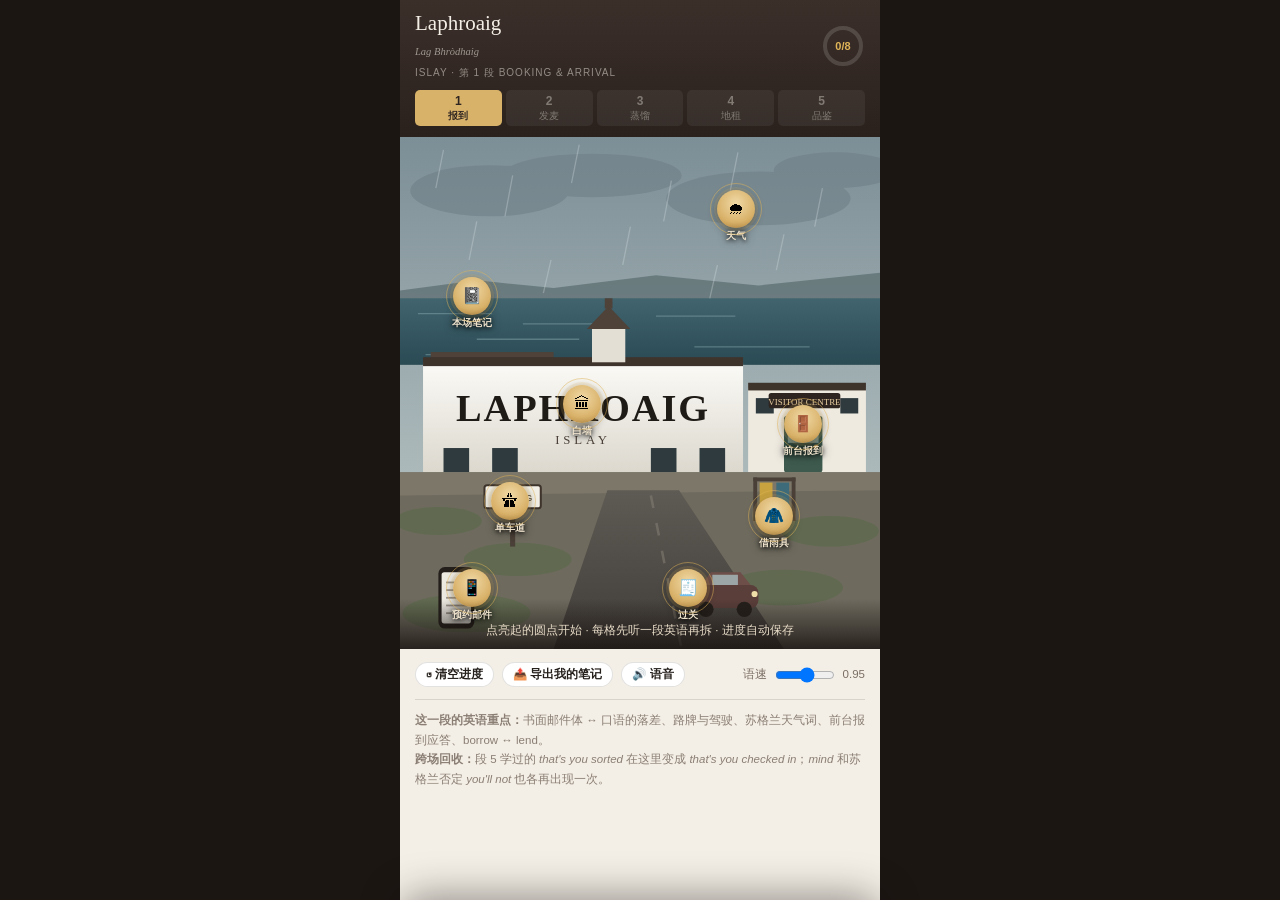
==== commit 76982a16: "TTS：显式指定音色 + 语音调试面板 + 语速回正 iOS Safari 上只设 lang 会让系统随便挑一个 compact 音色，听感机械。  - pickVoice() 改为显式选择，优先级：" ====
--- a/laphroaig-1-arrival.html
+++ b/laphroaig-1-arrival.html
@@ -5,10 +5,10 @@
 <meta name="viewport" content="width=device-width,initial-scale=1,viewport-fit=cover">
 <meta name="apple-mobile-web-app-capable" content="yes">
 <title>Laphroaig 1 · 报到 | Whisky Map</title>
-<link rel="stylesheet" href="wm.css">
+<link rel="stylesheet" href="wm.css?v=3">
 </head>
 <body><div id="app"></div>
-<script src="wm.js"></script>
+<script src="wm.js?v=3"></script>
 <script>
 const E=WM.el;
 
--- a/wm.css
+++ b/wm.css
@@ -49,6 +49,22 @@
 .btn.sm{padding:4px 10px;font-size:11.5px}
 .btn[disabled]{opacity:.4;pointer-events:none}
 .locked-note{margin-top:12px;font-size:11.5px;color:#8A7E74;line-height:1.7;border-top:1px solid var(--line);padding-top:11px}
+.warn{background:#FBEFE6;border:1px solid rgba(158,75,52,.35);border-left:4px solid var(--rust);border-radius:10px;
+padding:11px 13px;margin:0 0 12px;font-size:12px;line-height:1.75;color:#6B4034}
+.warn b{color:var(--rust)}
+.vp{background:#fff;border:1px solid var(--line);border-radius:12px;padding:12px 13px;margin:11px 0 0;font-size:12px;line-height:1.7;color:#5A5049}
+.vp-h{font-size:10px;letter-spacing:.12em;font-weight:700;color:var(--sea);text-transform:uppercase;margin:10px 0 5px}
+.vp-h:first-child{margin-top:0}
+.vp-now{background:var(--paper2);border-radius:8px;padding:9px 10px;word-break:break-all}
+.vp-now b{color:var(--ink)}
+.vp-sel{width:100%;padding:9px 10px;border:1px solid var(--line);border-radius:9px;background:#FFFDF8;
+font-family:inherit;font-size:13px;color:var(--ink);-webkit-appearance:none;appearance:none}
+.vp-zoe{margin-top:10px;padding:10px 11px;border-radius:9px;background:#FBEFE6;border-left:3px solid var(--rust);
+font-size:11.5px;line-height:1.8;color:#6B4034}
+.vp-zoe b{color:var(--rust)}
+.vp-list{margin-top:10px;padding-top:10px;border-top:1px dashed var(--line);font-size:11px;line-height:1.75;
+color:#7A6E64;max-height:230px;overflow-y:auto;word-break:break-all}
+.vp code{background:var(--paper2);padding:1px 4px;border-radius:3px;font-size:10.5px;color:#6B6058}
 #scrim{position:fixed;inset:0;background:rgba(20,15,13,.55);opacity:0;pointer-events:none;transition:opacity .28s;z-index:60}
 #scrim.on{opacity:1;pointer-events:auto}
 #sheet{position:fixed;left:50%;transform:translateX(-50%) translateY(102%);bottom:0;width:100%;max-width:480px;max-height:90vh;
